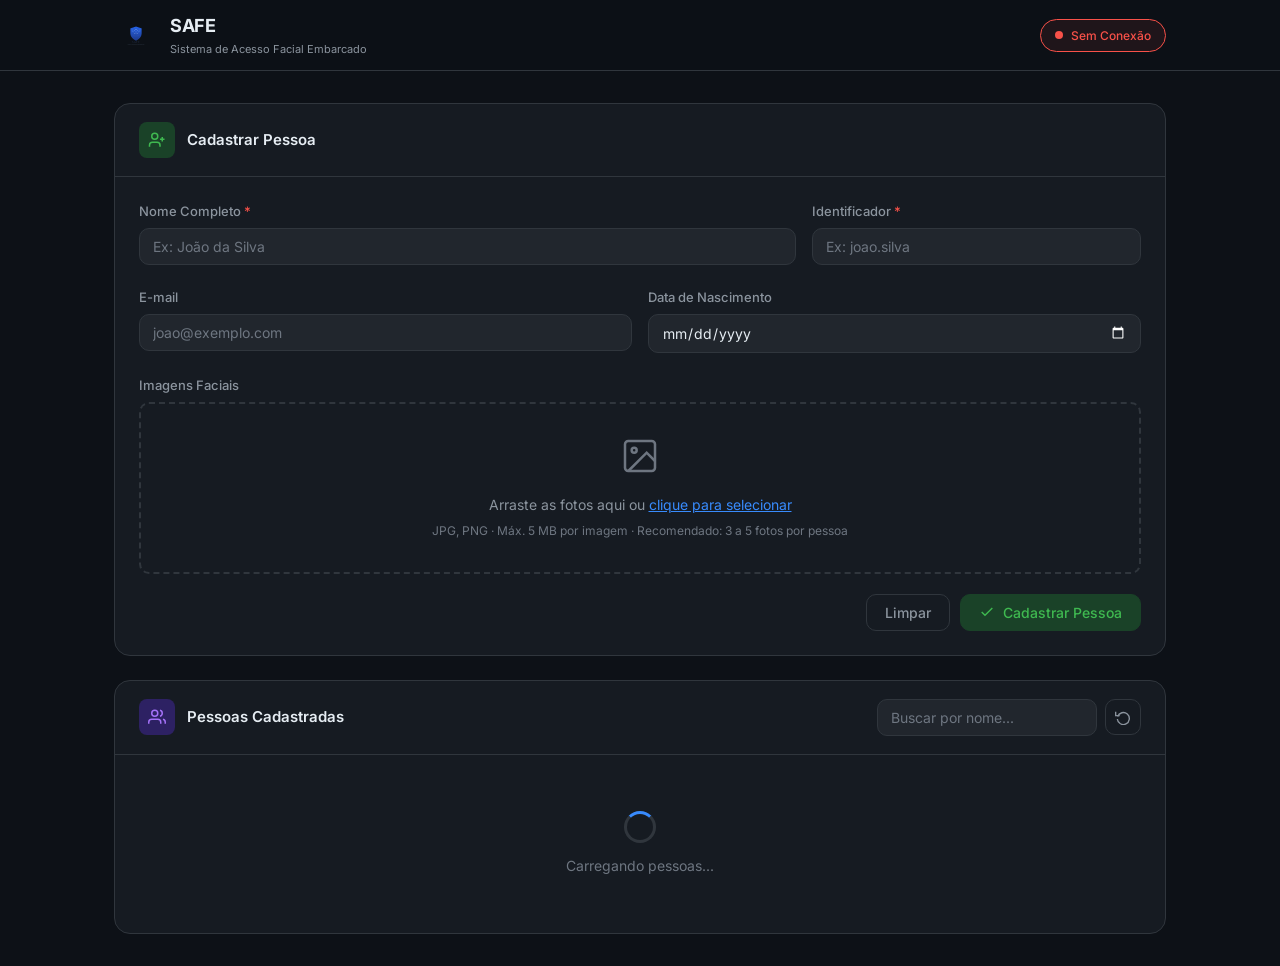
==== software/api/app/assets/painel/index.html @ 8200daff "feat(painel): adiciona painel web de administração (HTML/CSS/JS)" ====
<!DOCTYPE html>
<html lang="pt-BR">
<head>
  <meta charset="UTF-8" />
  <meta name="viewport" content="width=device-width, initial-scale=1.0" />
  <meta name="description" content="Painel de administração do sistema SAFE - Cadastro e gerenciamento de pessoas autorizadas para reconhecimento facial." />
  <title>SAFE — Painel de Administração</title>
  <link rel="preconnect" href="https://fonts.googleapis.com" />
  <link rel="preconnect" href="https://fonts.gstatic.com" crossorigin />
  <link href="https://fonts.googleapis.com/css2?family=Inter:wght@300;400;500;600;700&display=swap" rel="stylesheet" />
  <link rel="stylesheet" href="style.css" />
</head>
<body>

  <!-- ═══════════════════ HEADER ═══════════════════ -->
  <header class="header">
    <div class="header-inner">
      <div class="brand">
        <img src="safe_logo.png" alt="SAFE Logo" class="brand-logo" />
        <div>
          <h1 class="brand-name">SAFE</h1>
          <span class="brand-subtitle">Sistema de Acesso Facial Embarcado</span>
        </div>
      </div>
      <div id="status-badge" class="status-badge status-checking">
        <span class="status-dot"></span>
        <span id="status-text">Verificando...</span>
      </div>
    </div>
  </header>

  <!-- ═══════════════════ MAIN ═══════════════════ -->
  <main class="main">

    <!-- URL da API fixada automaticamente pelo servidor -->
    <input type="hidden" id="api-url" value="" />

    <!-- ── Cadastro de Pessoa ── -->
    <section class="card" id="card-cadastro">
      <div class="card-header">
        <div class="card-icon card-icon--green">
          <svg viewBox="0 0 24 24" fill="none" stroke="currentColor" stroke-width="2"><path d="M16 21v-2a4 4 0 0 0-4-4H6a4 4 0 0 0-4 4v2"/><circle cx="9" cy="7" r="4"/><line x1="19" y1="8" x2="19" y2="14"/><line x1="22" y1="11" x2="16" y2="11"/></svg>
        </div>
        <h2 class="card-title">Cadastrar Pessoa</h2>
      </div>
      <div class="card-body">
        <form id="form-cadastro" novalidate onsubmit="cadastrarPessoa(event)">
          <div class="form-row">
            <div class="form-group" style="flex:2">
              <label for="cad-nome" class="form-label">Nome Completo <span class="required">*</span></label>
              <input type="text" id="cad-nome" class="form-input" placeholder="Ex: João da Silva" required maxlength="100" />
              <span class="form-error" id="err-nome"></span>
            </div>
            <div class="form-group" style="flex:1">
              <label for="cad-identificador" class="form-label">Identificador <span class="required">*</span></label>
              <input type="text" id="cad-identificador" class="form-input" placeholder="Ex: joao.silva" required maxlength="80" />
              <span class="form-error" id="err-identificador"></span>
            </div>
          </div>
          <div class="form-row">
            <div class="form-group" style="flex:1">
              <label for="cad-email" class="form-label">E-mail</label>
              <input type="email" id="cad-email" class="form-input" placeholder="joao@exemplo.com" maxlength="255" />
              <span class="form-error" id="err-email"></span>
            </div>
            <div class="form-group" style="flex:1">
              <label for="cad-nascimento" class="form-label">Data de Nascimento</label>
              <input type="date" id="cad-nascimento" class="form-input" />
              <span class="form-error" id="err-nascimento"></span>
            </div>
          </div>

          <!-- Upload de Imagem Facial -->
          <div class="form-group">
            <label class="form-label">Imagens Faciais</label>
            <div class="dropzone" id="dropzone" onclick="document.getElementById('cad-imagens').click()" ondragover="dragOver(event)" ondragleave="dragLeave(event)" ondrop="dropFiles(event)">
              <div class="dropzone-icon">
                <svg viewBox="0 0 24 24" fill="none" stroke="currentColor" stroke-width="1.5"><rect x="3" y="3" width="18" height="18" rx="2"/><circle cx="8.5" cy="8.5" r="1.5"/><path d="M21 15l-5-5L5 21"/></svg>
              </div>
              <p class="dropzone-text">Arraste as fotos aqui ou <span class="link">clique para selecionar</span></p>
              <p class="dropzone-hint">JPG, PNG · Máx. 5 MB por imagem · Recomendado: 3 a 5 fotos por pessoa</p>
              <input type="file" id="cad-imagens" multiple accept="image/jpeg,image/png" style="display:none" onchange="previewImagens(event)" />
            </div>
            <div id="preview-container" class="preview-container" style="display:none"></div>
          </div>

          <div class="form-actions">
            <button type="reset" class="btn btn-ghost" onclick="limparFormulario()">Limpar</button>
            <button type="submit" id="btn-cadastrar" class="btn btn-success">
              <svg viewBox="0 0 24 24" fill="none" stroke="currentColor" stroke-width="2"><path d="M20 6L9 17l-5-5"/></svg>
              Cadastrar Pessoa
            </button>
          </div>
        </form>
      </div>
    </section>

    <!-- ── Lista de Pessoas ── -->
    <section class="card" id="card-lista">
      <div class="card-header">
        <div class="card-icon card-icon--purple">
          <svg viewBox="0 0 24 24" fill="none" stroke="currentColor" stroke-width="2"><path d="M17 21v-2a4 4 0 0 0-4-4H5a4 4 0 0 0-4 4v2"/><circle cx="9" cy="7" r="4"/><path d="M23 21v-2a4 4 0 0 0-3-3.87"/><path d="M16 3.13a4 4 0 0 1 0 7.75"/></svg>
        </div>
        <h2 class="card-title">Pessoas Cadastradas</h2>
        <div style="margin-left:auto; display:flex; gap:8px; align-items:center">
          <input type="text" id="busca-pessoa" class="form-input" style="width:220px; margin:0" placeholder="Buscar por nome..." oninput="filtrarPessoas()" />
          <button class="btn btn-ghost btn-icon" onclick="carregarPessoas()" title="Atualizar lista">
            <svg viewBox="0 0 24 24" fill="none" stroke="currentColor" stroke-width="2"><polyline points="1 4 1 10 7 10"/><path d="M3.51 15a9 9 0 1 0 .49-3.65"/></svg>
          </button>
        </div>
      </div>
      <div class="card-body" style="padding:0">
        <div id="pessoas-loading" class="empty-state">
          <div class="spinner"></div>
          <p>Carregando pessoas...</p>
        </div>
        <div id="pessoas-empty" class="empty-state" style="display:none">
          <svg viewBox="0 0 24 24" fill="none" stroke="currentColor" stroke-width="1.5" style="width:48px;height:48px;opacity:.3"><path d="M17 21v-2a4 4 0 0 0-4-4H5a4 4 0 0 0-4 4v2"/><circle cx="9" cy="7" r="4"/></svg>
          <p>Nenhuma pessoa cadastrada ainda.</p>
        </div>
        <table id="tabela-pessoas" class="table" style="display:none">
          <thead>
            <tr>
              <th>#</th>
              <th>Nome</th>
              <th>Identificador</th>
              <th>E-mail</th>
              <th>Cadastro</th>
              <th>Imagens</th>
              <th>Ações</th>
            </tr>
          </thead>
          <tbody id="tbody-pessoas"></tbody>
        </table>
      </div>
    </section>

  </main>

  <!-- ═══════════════════ MODAL EDITAR ═══════════════════ -->
  <div id="modal-editar" class="modal-overlay" style="display:none" onclick="fecharModal(event)">
    <div class="modal">
      <div class="modal-header">
        <h3 class="modal-title">Editar Pessoa</h3>
        <button class="btn-close" onclick="fecharModal()">&times;</button>
      </div>
      <div class="modal-body">
        <form id="form-editar" novalidate onsubmit="salvarEdicao(event)">
          <input type="hidden" id="edit-id" />
          <div class="form-row">
            <div class="form-group" style="flex:2">
              <label for="edit-nome" class="form-label">Nome Completo <span class="required">*</span></label>
              <input type="text" id="edit-nome" class="form-input" required maxlength="100" />
            </div>
            <div class="form-group" style="flex:1">
              <label for="edit-identificador" class="form-label">Identificador <span class="required">*</span></label>
              <input type="text" id="edit-identificador" class="form-input" required maxlength="80" />
            </div>
          </div>
          <div class="form-row">
            <div class="form-group" style="flex:1">
              <label for="edit-email" class="form-label">E-mail</label>
              <input type="email" id="edit-email" class="form-input" />
            </div>
            <div class="form-group" style="flex:1">
              <label for="edit-nascimento" class="form-label">Data de Nascimento</label>
              <input type="date" id="edit-nascimento" class="form-input" />
            </div>
          </div>

          <!-- Upload de imagem adicional no modal -->
          <div class="form-group">
            <label class="form-label">Adicionar Imagem Facial</label>
            <div class="dropzone dropzone--sm" id="dropzone-edit" onclick="document.getElementById('edit-imagens').click()">
              <p class="dropzone-text">Clique para adicionar mais fotos</p>
              <input type="file" id="edit-imagens" multiple accept="image/jpeg,image/png" style="display:none" onchange="previewImagensEdit(event)" />
            </div>
            <div id="preview-edit" class="preview-container" style="display:none"></div>
          </div>

          <!-- Lista de imagens já salvas -->
          <div class="form-group" id="imagens-salvas-container" style="display:none">
            <label class="form-label">Imagens Faciais Salvas</label>
            <div id="imagens-salvas" class="preview-container"></div>
          </div>

          <div class="form-actions">
            <button type="button" class="btn btn-ghost" onclick="fecharModal()">Cancelar</button>
            <button type="submit" class="btn btn-primary">
              <svg viewBox="0 0 24 24" fill="none" stroke="currentColor" stroke-width="2"><path d="M19 21H5a2 2 0 0 1-2-2V5a2 2 0 0 1 2-2h11l5 5v11a2 2 0 0 1-2 2z"/><polyline points="17 21 17 13 7 13 7 21"/><polyline points="7 3 7 8 15 8"/></svg>
              Salvar Alterações
            </button>
          </div>
        </form>
      </div>
    </div>
  </div>

  <!-- ═══════════════════ TOAST ═══════════════════ -->
  <div id="toast-container" class="toast-container"></div>

  <script src="app.js"></script>
</body>
</html>
---- software/api/app/assets/painel/style.css ----
/* ═══════════════════════════════════════
   SAFE — Painel de Administração · Style
   ═══════════════════════════════════════ */

/* ── Reset & Base ── */
*, *::before, *::after { box-sizing: border-box; margin: 0; padding: 0; }

:root {
  --bg:           #0d1117;
  --bg-2:         #161b22;
  --bg-3:         #21262d;
  --border:       #30363d;
  --border-hover: #8b949e;

  --text-primary:   #e6edf3;
  --text-secondary: #8b949e;
  --text-muted:     #6e7681;

  --blue:     #388bfd;
  --blue-dim: #1f3d7a;
  --green:    #3fb950;
  --green-dim:#1a4228;
  --purple:   #a371f7;
  --purple-dim:#2d2163;
  --red:      #f85149;
  --red-dim:  #5d1f1a;
  --yellow:   #d29922;
  --yellow-dim:#3d2e06;

  --radius: 10px;
  --radius-lg: 16px;
  --shadow: 0 4px 24px rgba(0,0,0,.4);
  --transition: .18s cubic-bezier(.4,0,.2,1);

  font-family: 'Inter', system-ui, sans-serif;
  font-size: 14px;
  line-height: 1.6;
  color: var(--text-primary);
  background: var(--bg);
  -webkit-font-smoothing: antialiased;
}

body { min-height: 100vh; }
a { color: var(--blue); }

/* ── Header ── */
.header {
  position: sticky; top: 0; z-index: 100;
  background: rgba(13,17,23,.85);
  backdrop-filter: blur(16px);
  border-bottom: 1px solid var(--border);
}
.header-inner {
  max-width: 1100px; margin: 0 auto;
  padding: 12px 24px;
  display: flex; align-items: center; gap: 16px;
}
.brand { display: flex; align-items: center; gap: 12px; }
.brand-logo {
  width: 44px;
  height: 44px;
  object-fit: contain;
  border-radius: 8px;
  flex-shrink: 0;
}
.brand-name { font-size: 18px; font-weight: 700; letter-spacing: -.3px; }
.brand-subtitle { font-size: 11px; color: var(--text-secondary); display: block; }

/* ── Status Badge ── */
.status-badge {
  margin-left: auto;
  display: flex; align-items: center; gap: 8px;
  padding: 6px 14px; border-radius: 99px;
  font-size: 12px; font-weight: 500;
  border: 1px solid;
  transition: var(--transition);
}
.status-dot {
  width: 8px; height: 8px; border-radius: 50%;
  animation: pulse 2s infinite;
}
.status-checking { border-color: var(--border); color: var(--text-secondary); }
.status-checking .status-dot { background: var(--text-muted); animation: none; }
.status-online  { border-color: var(--green); color: var(--green); background: rgba(63,185,80,.08); }
.status-online  .status-dot { background: var(--green); }
.status-offline { border-color: var(--red); color: var(--red); background: rgba(248,81,73,.08); }
.status-offline .status-dot { background: var(--red); animation: none; }

@keyframes pulse {
  0%, 100% { opacity: 1; }
  50% { opacity: .4; }
}

/* ── Main ── */
.main {
  max-width: 1100px; margin: 0 auto;
  padding: 32px 24px;
  display: flex; flex-direction: column; gap: 24px;
}

/* ── Card ── */
.card {
  background: var(--bg-2);
  border: 1px solid var(--border);
  border-radius: var(--radius-lg);
  overflow: hidden;
  transition: border-color var(--transition);
}
.card:hover { border-color: var(--border-hover); }
.card-header {
  display: flex; align-items: center; gap: 12px;
  padding: 18px 24px;
  border-bottom: 1px solid var(--border);
  flex-wrap: wrap;
}
.card-icon {
  width: 36px; height: 36px;
  display: grid; place-items: center;
  border-radius: 8px; flex-shrink: 0;
}
.card-icon svg { width: 18px; height: 18px; }
.card-icon--blue   { background: var(--blue-dim);   color: var(--blue);   }
.card-icon--green  { background: var(--green-dim);  color: var(--green);  }
.card-icon--purple { background: var(--purple-dim); color: var(--purple); }
.card-title { font-size: 15px; font-weight: 600; }
.card-body { padding: 24px; }

/* ── Form ── */
.form-row { display: flex; gap: 16px; flex-wrap: wrap; }
.form-group { display: flex; flex-direction: column; gap: 6px; min-width: 160px; }
.form-label { font-size: 13px; font-weight: 500; color: var(--text-secondary); }
.required { color: var(--red); }
.form-input {
  width: 100%;
  padding: 9px 13px;
  background: var(--bg-3);
  border: 1px solid var(--border);
  border-radius: var(--radius);
  color: var(--text-primary);
  font-size: 14px; font-family: inherit;
  transition: border-color var(--transition), box-shadow var(--transition);
  outline: none;
}
.form-input:focus { border-color: var(--blue); box-shadow: 0 0 0 3px rgba(56,139,253,.15); }
.form-input::placeholder { color: var(--text-muted); }
.form-input[type="date"] { color-scheme: dark; }
.form-error { font-size: 12px; color: var(--red); min-height: 16px; }
.form-actions {
  display: flex; gap: 10px; justify-content: flex-end;
  margin-top: 20px; flex-wrap: wrap;
}

/* ── Dropzone ── */
.dropzone {
  border: 2px dashed var(--border);
  border-radius: var(--radius);
  padding: 32px 24px;
  text-align: center;
  cursor: pointer;
  transition: border-color var(--transition), background var(--transition);
}
.dropzone:hover, .dropzone.active {
  border-color: var(--blue);
  background: rgba(56,139,253,.06);
}
.dropzone--sm { padding: 16px 24px; }
.dropzone-icon { margin-bottom: 12px; color: var(--text-muted); }
.dropzone-icon svg { width: 40px; height: 40px; }
.dropzone-text { font-size: 14px; color: var(--text-secondary); }
.dropzone-hint { font-size: 12px; color: var(--text-muted); margin-top: 4px; }
.link { color: var(--blue); text-decoration: underline; cursor: pointer; }

/* ── Preview ── */
.preview-container {
  display: flex; flex-wrap: wrap; gap: 10px;
  margin-top: 12px;
}
.preview-item {
  position: relative;
  width: 80px; height: 80px; border-radius: 8px;
  overflow: hidden;
  border: 1px solid var(--border);
  flex-shrink: 0;
}
.preview-item img {
  width: 100%; height: 100%; object-fit: cover;
}
.preview-item .remove-img {
  position: absolute; top: 2px; right: 2px;
  width: 20px; height: 20px; border-radius: 50%;
  background: rgba(13,17,23,.8);
  border: none; cursor: pointer;
  color: var(--text-secondary);
  display: grid; place-items: center;
  font-size: 14px; line-height: 1;
  transition: color var(--transition);
}
.preview-item .remove-img:hover { color: var(--red); }

/* ── Buttons ── */
.btn {
  display: inline-flex; align-items: center; gap: 8px;
  padding: 9px 18px; border-radius: var(--radius);
  font-size: 14px; font-weight: 500; font-family: inherit;
  border: 1px solid transparent;
  cursor: pointer; outline: none;
  transition: all var(--transition);
  white-space: nowrap;
}
.btn svg { width: 16px; height: 16px; flex-shrink: 0; }
.btn-primary {
  background: var(--blue-dim); color: var(--blue); border-color: var(--blue-dim);
}
.btn-primary:hover { background: #1d4e89; border-color: var(--blue); }
.btn-success {
  background: var(--green-dim); color: var(--green); border-color: var(--green-dim);
}
.btn-success:hover { background: #193d24; border-color: var(--green); }
.btn-ghost {
  background: transparent; color: var(--text-secondary); border-color: var(--border);
}
.btn-ghost:hover { background: var(--bg-3); color: var(--text-primary); border-color: var(--border-hover); }
.btn-danger {
  background: var(--red-dim); color: var(--red); border-color: var(--red-dim);
  padding: 6px 12px; font-size: 13px;
}
.btn-danger:hover { background: #7a1f1a; border-color: var(--red); }
.btn-edit {
  background: transparent; color: var(--blue); border-color: var(--border);
  padding: 6px 12px; font-size: 13px;
}
.btn-edit:hover { background: var(--blue-dim); border-color: var(--blue); }
.btn-icon { padding: 9px; }
.btn:disabled { opacity: .5; cursor: not-allowed; }

/* ── Table ── */
.table { width: 100%; border-collapse: collapse; }
.table th {
  padding: 12px 16px;
  text-align: left;
  font-size: 12px; font-weight: 600;
  color: var(--text-secondary);
  text-transform: uppercase; letter-spacing: .5px;
  border-bottom: 1px solid var(--border);
  background: var(--bg-3);
}
.table td {
  padding: 14px 16px;
  border-bottom: 1px solid var(--border);
  vertical-align: middle;
  font-size: 13px;
}
.table tr:last-child td { border-bottom: none; }
.table tbody tr { transition: background var(--transition); }
.table tbody tr:hover { background: rgba(255,255,255,.03); }

.badge-img {
  display: inline-flex; align-items: center; gap: 4px;
  padding: 2px 10px;
  background: var(--bg-3); border: 1px solid var(--border);
  border-radius: 99px; font-size: 12px; color: var(--text-secondary);
}
.td-actions { display: flex; gap: 6px; align-items: center; }
.td-id { font-weight: 600; color: var(--text-muted); font-size: 12px; }
.td-name { font-weight: 500; }
.td-mono { font-family: 'Menlo', 'Consolas', monospace; font-size: 12px; color: var(--purple); }
.td-date { color: var(--text-muted); font-size: 12px; }

/* ── Empty / Loading ── */
.empty-state {
  display: flex; flex-direction: column;
  align-items: center; justify-content: center;
  gap: 12px; padding: 56px 24px;
  color: var(--text-muted);
}
.spinner {
  width: 32px; height: 32px;
  border: 3px solid var(--border);
  border-top-color: var(--blue);
  border-radius: 50%;
  animation: spin .7s linear infinite;
}
@keyframes spin { to { transform: rotate(360deg); } }

/* ── Modal ── */
.modal-overlay {
  position: fixed; inset: 0; z-index: 200;
  background: rgba(0,0,0,.6);
  backdrop-filter: blur(6px);
  display: grid; place-items: center;
  padding: 24px;
  animation: fadeIn .15s ease;
}
@keyframes fadeIn { from { opacity: 0; } }
.modal {
  background: var(--bg-2);
  border: 1px solid var(--border);
  border-radius: var(--radius-lg);
  width: 100%; max-width: 680px;
  box-shadow: var(--shadow);
  animation: slideUp .2s cubic-bezier(.4,0,.2,1);
  max-height: 90vh; overflow-y: auto;
}
@keyframes slideUp { from { transform: translateY(24px); opacity: 0; } }
.modal-header {
  display: flex; align-items: center;
  justify-content: space-between;
  padding: 20px 24px;
  border-bottom: 1px solid var(--border);
}
.modal-title { font-size: 16px; font-weight: 600; }
.btn-close {
  background: none; border: none; cursor: pointer;
  color: var(--text-secondary); font-size: 22px; line-height: 1;
  width: 32px; height: 32px; display: grid; place-items: center;
  border-radius: 8px; transition: all var(--transition);
}
.btn-close:hover { background: var(--bg-3); color: var(--text-primary); }
.modal-body { padding: 24px; }

/* ── Toast ── */
.toast-container {
  position: fixed; bottom: 24px; right: 24px; z-index: 300;
  display: flex; flex-direction: column; gap: 8px;
}
.toast {
  display: flex; align-items: center; gap: 10px;
  padding: 12px 18px;
  border-radius: var(--radius);
  border: 1px solid;
  font-size: 13px; font-weight: 500;
  min-width: 240px; max-width: 380px;
  box-shadow: var(--shadow);
  animation: toastIn .2s cubic-bezier(.4,0,.2,1);
}
.toast svg { width: 16px; height: 16px; flex-shrink: 0; }
@keyframes toastIn { from { transform: translateX(40px); opacity: 0; } }
.toast-success { background: var(--green-dim); border-color: var(--green); color: var(--green); }
.toast-error   { background: var(--red-dim);   border-color: var(--red);   color: var(--red);   }
.toast-info    { background: var(--blue-dim);  border-color: var(--blue);  color: var(--blue);  }
.toast-warning { background: var(--yellow-dim);border-color: var(--yellow);color: var(--yellow);}

/* ── Responsive ── */
@media (max-width: 640px) {
  .header-inner { padding: 12px 16px; }
  .main { padding: 16px; gap: 16px; }
  .card-body { padding: 16px; }
  .form-row { flex-direction: column; }
  .brand-subtitle { display: none; }
  .table { font-size: 12px; }
  .table th, .table td { padding: 10px 10px; }
}
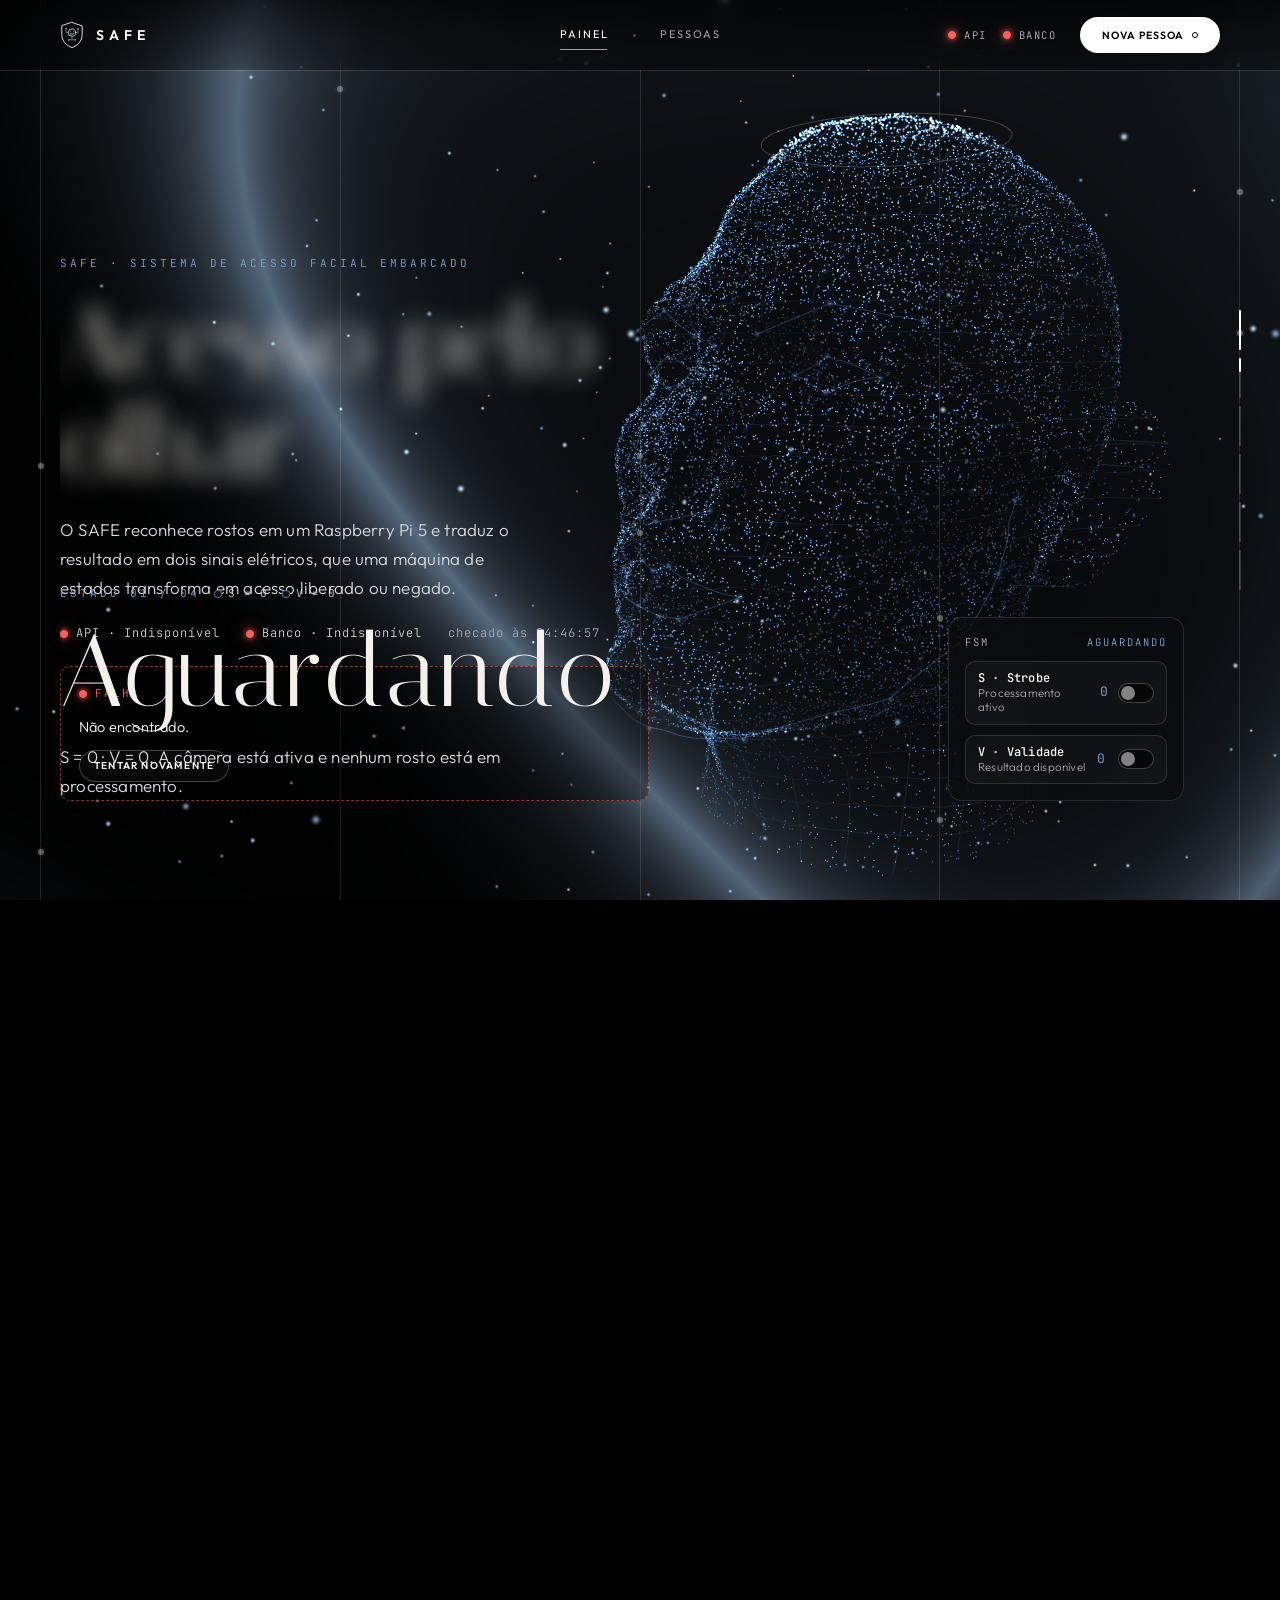
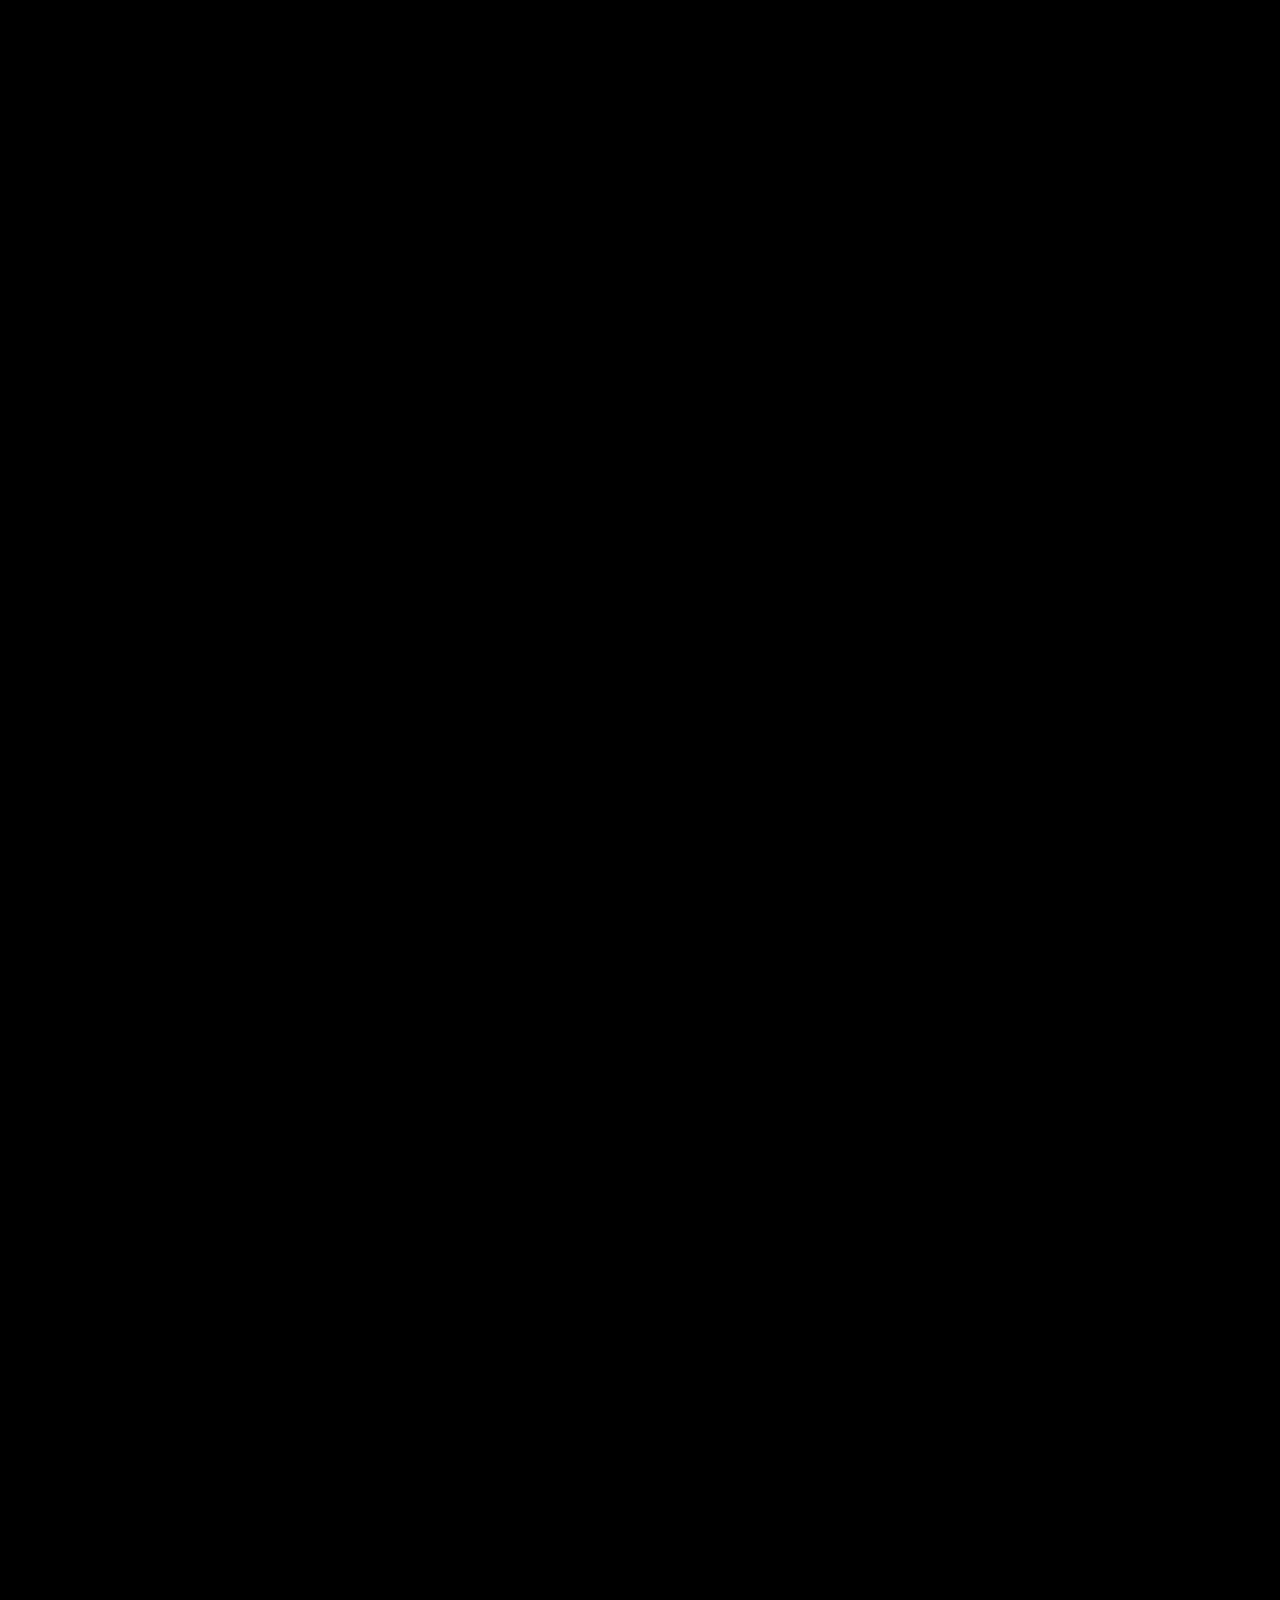
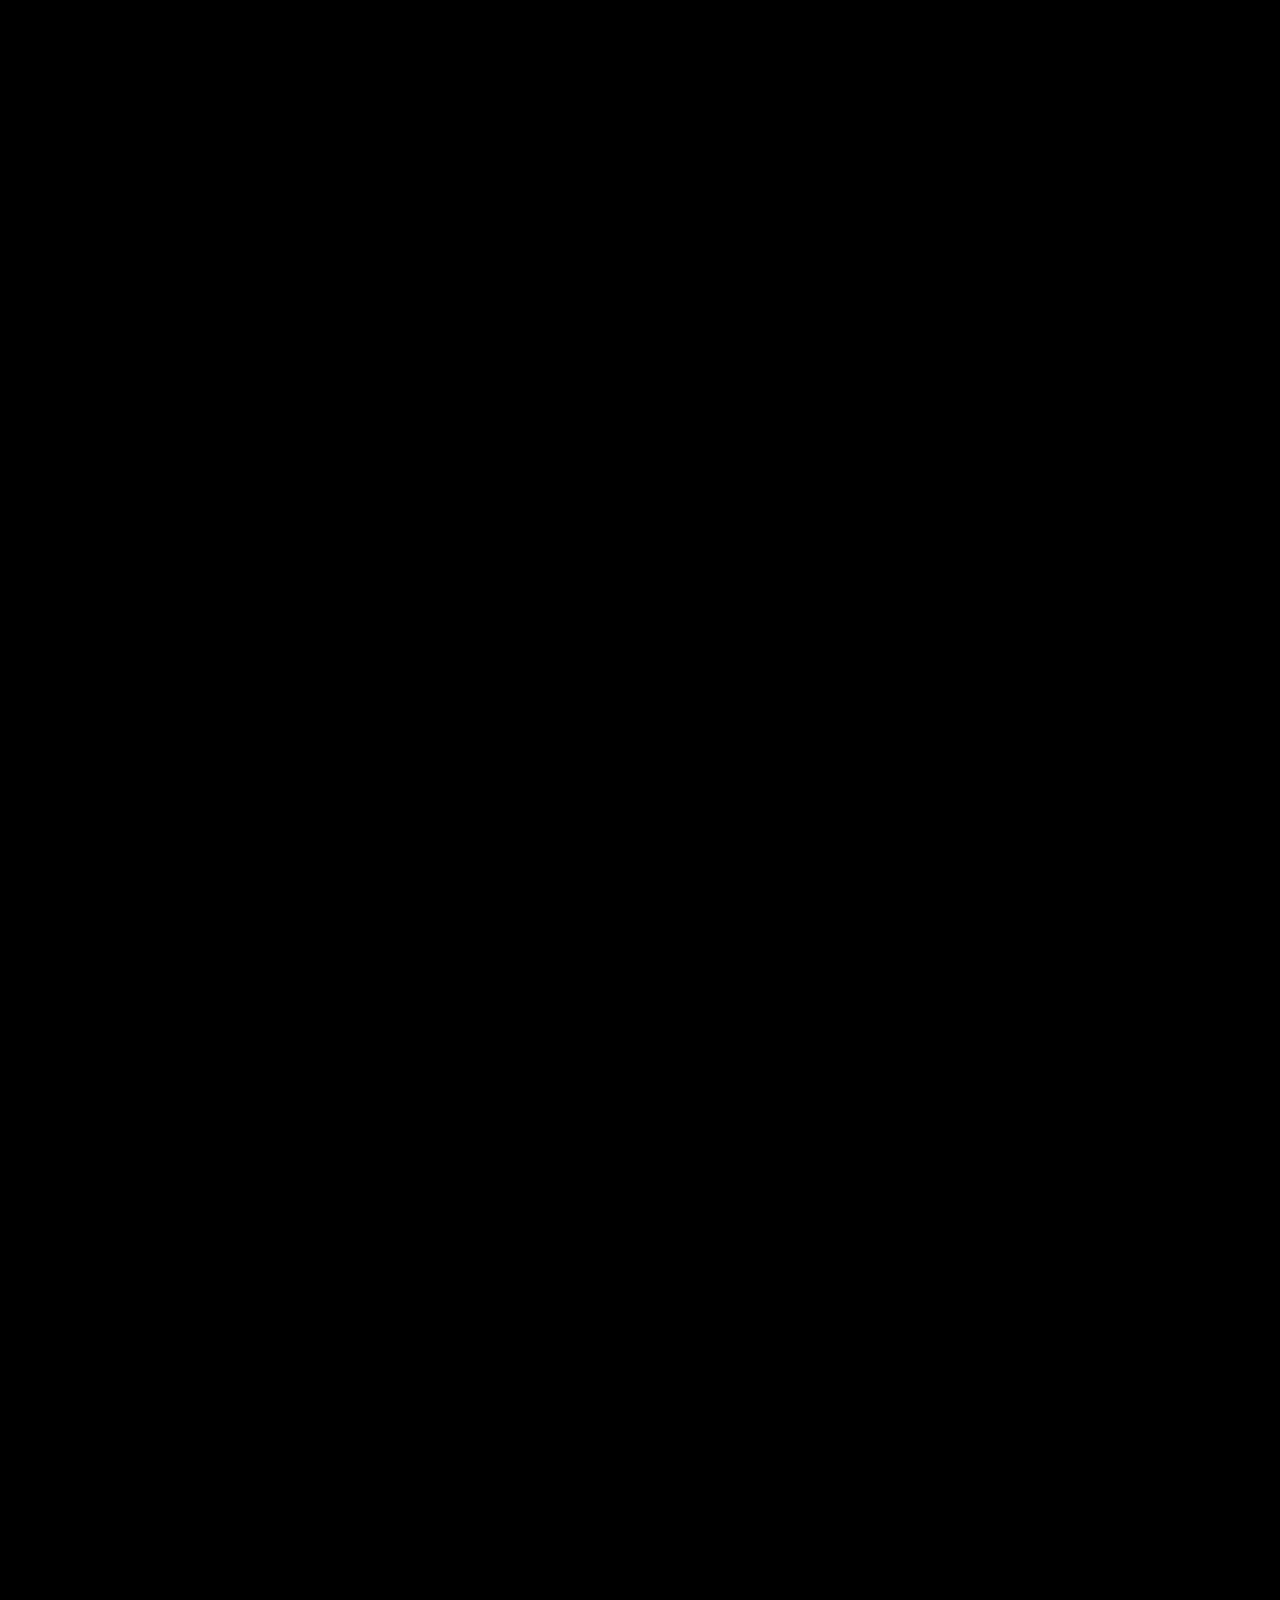
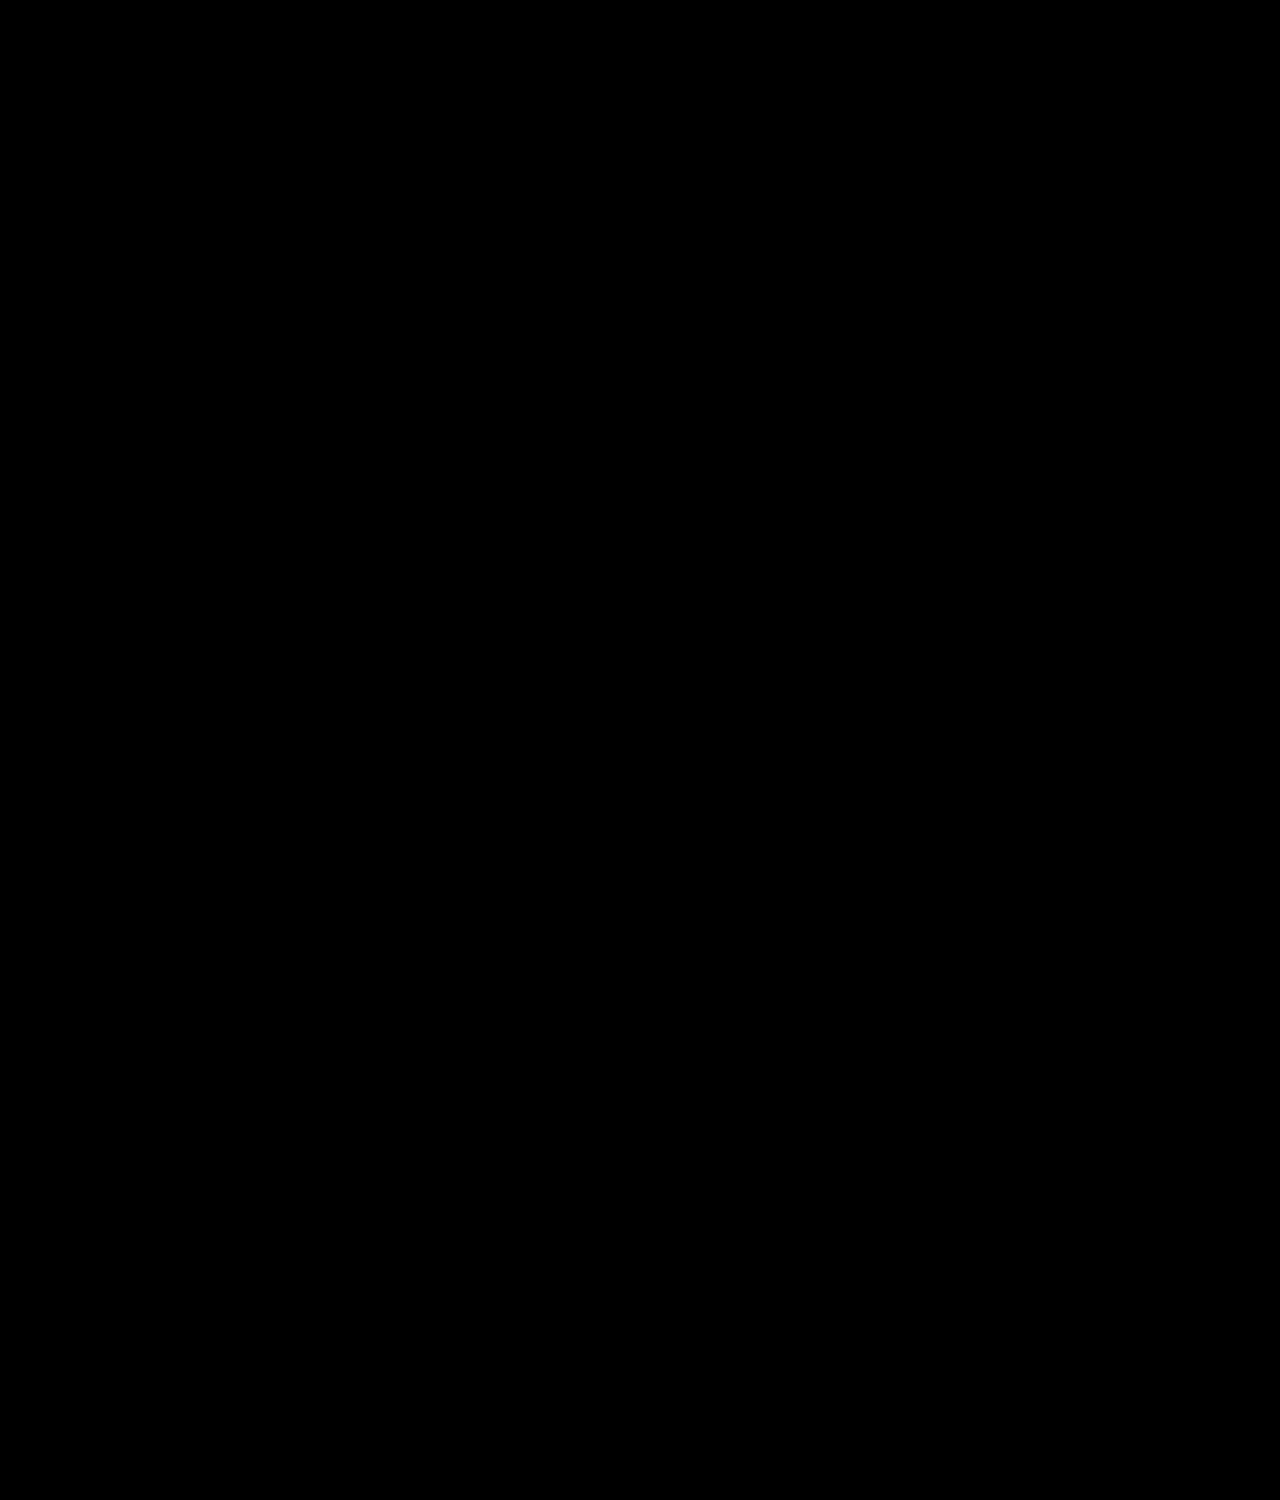
==== commit cbc42795: "Front atualizado" ====
--- a/software/api/app/assets/painel/index.html
+++ b/software/api/app/assets/painel/index.html
@@ -1,204 +1,91 @@
 <!DOCTYPE html>
 <html lang="pt-BR">
-<head>
-  <meta charset="UTF-8" />
-  <meta name="viewport" content="width=device-width, initial-scale=1.0" />
-  <meta name="description" content="Painel de administração do sistema SAFE - Cadastro e gerenciamento de pessoas autorizadas para reconhecimento facial." />
-  <title>SAFE — Painel de Administração</title>
-  <link rel="preconnect" href="https://fonts.googleapis.com" />
-  <link rel="preconnect" href="https://fonts.gstatic.com" crossorigin />
-  <link href="https://fonts.googleapis.com/css2?family=Inter:wght@300;400;500;600;700&display=swap" rel="stylesheet" />
-  <link rel="stylesheet" href="style.css" />
-</head>
-<body>
+  <head>
+    <meta charset="UTF-8" />
+    <meta name="viewport" content="width=device-width, initial-scale=1" />
+    <meta name="description" content="Painel de administração do SAFE — Sistema de Acesso Facial Embarcado." />
+    <meta name="color-scheme" content="dark" />
+    <title>SAFE · Painel</title>
+    <link rel="icon" href="safe_logo.png" />
+    <link rel="preconnect" href="https://fonts.googleapis.com" />
+    <link rel="preconnect" href="https://fonts.gstatic.com" crossorigin />
+    <link
+      rel="stylesheet"
+      href="https://fonts.googleapis.com/css2?family=Italiana&family=JetBrains+Mono:wght@400;500&family=Outfit:wght@300;400;600&display=swap"
+    />
+    <link rel="stylesheet" href="style.css" />
+    <script type="importmap">
+      {
+        "imports": {
+          "three": "./vendor/three.module.min.js"
+        }
+      }
+    </script>
+  </head>
+  <body>
+    <a class="skip" href="#view">Pular para o conteúdo</a>
 
-  <!-- ═══════════════════ HEADER ═══════════════════ -->
-  <header class="header">
-    <div class="header-inner">
-      <div class="brand">
-        <img src="safe_logo.png" alt="SAFE Logo" class="brand-logo" />
-        <div>
-          <h1 class="brand-name">SAFE</h1>
-          <span class="brand-subtitle">Sistema de Acesso Facial Embarcado</span>
-        </div>
-      </div>
-      <div id="status-badge" class="status-badge status-checking">
-        <span class="status-dot"></span>
-        <span id="status-text">Verificando...</span>
+    <!-- Camada 1: cena 3D -->
+    <canvas id="cena" aria-hidden="true"></canvas>
+    <div class="fundo-estatico" aria-hidden="true"></div>
+
+    <!-- Camada 2: grade decorativa -->
+    <div class="grade" aria-hidden="true">
+      <div class="grade__h"></div>
+      <div class="grade__linhas">
+        <div class="grade__linha"><span class="grade__ponto"></span><span class="grade__ponto"></span></div>
+        <div class="grade__linha"><span class="grade__ponto"></span><span class="grade__ponto"></span></div>
+        <div class="grade__linha"><span class="grade__ponto"></span><span class="grade__ponto"></span></div>
+        <div class="grade__linha"><span class="grade__ponto"></span><span class="grade__ponto"></span></div>
+        <div class="grade__linha"><span class="grade__ponto"></span><span class="grade__ponto"></span></div>
       </div>
     </div>
-  </header>
 
-  <!-- ═══════════════════ MAIN ═══════════════════ -->
-  <main class="main">
+    <!-- Camada 4: barra superior -->
+    <header class="topbar">
+      <a class="brand" href="#/painel" aria-label="SAFE — ir para o Painel">
+        <svg class="brand__mark" viewBox="0 0 40 46" aria-hidden="true">
+          <path class="brand__shield" d="M20 2 37 8v14c0 11-7.4 18.6-17 22C10.4 40.6 3 33 3 22V8Z" />
+          <circle class="brand__face" cx="20" cy="19" r="6.2" />
+          <circle class="brand__dot" cx="17.8" cy="17.6" r="0.9" />
+          <circle class="brand__dot" cx="22.2" cy="17.6" r="0.9" />
+          <path class="brand__face" d="M17.4 21q2.6 2 5.2 0" />
+          <path class="brand__trace" d="M13.8 19H10v-6M26.2 19H30v-6M20 25.2V31M15 31h10" />
+          <circle class="brand__node" cx="10" cy="12.4" r="1.4" />
+          <circle class="brand__node" cx="30" cy="12.4" r="1.4" />
+          <circle class="brand__node" cx="14.6" cy="31" r="1.4" />
+          <circle class="brand__node" cx="25.4" cy="31" r="1.4" />
+        </svg>
+        <span class="brand__name">SAFE</span>
+      </a>
 
-    <!-- URL da API fixada automaticamente pelo servidor -->
-    <input type="hidden" id="api-url" value="" />
+      <nav class="nav" aria-label="Principal">
+        <a href="#/painel" data-route="painel">Painel</a>
+        <span class="nav__ponto" aria-hidden="true"></span>
+        <a href="#/pessoas" data-route="pessoas">Pessoas</a>
+      </nav>
 
-    <!-- ── Cadastro de Pessoa ── -->
-    <section class="card" id="card-cadastro">
-      <div class="card-header">
-        <div class="card-icon card-icon--green">
-          <svg viewBox="0 0 24 24" fill="none" stroke="currentColor" stroke-width="2"><path d="M16 21v-2a4 4 0 0 0-4-4H6a4 4 0 0 0-4 4v2"/><circle cx="9" cy="7" r="4"/><line x1="19" y1="8" x2="19" y2="14"/><line x1="22" y1="11" x2="16" y2="11"/></svg>
+      <div class="topbar__fim">
+        <div class="health" aria-label="Saúde do sistema">
+          <span id="health-api" class="health__item"></span>
+          <span id="health-db" class="health__item"></span>
         </div>
-        <h2 class="card-title">Cadastrar Pessoa</h2>
+        <a class="btn-contato" href="#/pessoas/nova">Nova pessoa <span class="btn-contato__circulo" aria-hidden="true"></span></a>
       </div>
-      <div class="card-body">
-        <form id="form-cadastro" novalidate onsubmit="cadastrarPessoa(event)">
-          <div class="form-row">
-            <div class="form-group" style="flex:2">
-              <label for="cad-nome" class="form-label">Nome Completo <span class="required">*</span></label>
-              <input type="text" id="cad-nome" class="form-input" placeholder="Ex: João da Silva" required maxlength="100" />
-              <span class="form-error" id="err-nome"></span>
-            </div>
-            <div class="form-group" style="flex:1">
-              <label for="cad-identificador" class="form-label">Identificador <span class="required">*</span></label>
-              <input type="text" id="cad-identificador" class="form-input" placeholder="Ex: joao.silva" required maxlength="80" />
-              <span class="form-error" id="err-identificador"></span>
-            </div>
-          </div>
-          <div class="form-row">
-            <div class="form-group" style="flex:1">
-              <label for="cad-email" class="form-label">E-mail</label>
-              <input type="email" id="cad-email" class="form-input" placeholder="joao@exemplo.com" maxlength="255" />
-              <span class="form-error" id="err-email"></span>
-            </div>
-            <div class="form-group" style="flex:1">
-              <label for="cad-nascimento" class="form-label">Data de Nascimento</label>
-              <input type="date" id="cad-nascimento" class="form-input" />
-              <span class="form-error" id="err-nascimento"></span>
-            </div>
-          </div>
+    </header>
 
-          <!-- Upload de Imagem Facial -->
-          <div class="form-group">
-            <label class="form-label">Imagens Faciais</label>
-            <div class="dropzone" id="dropzone" onclick="document.getElementById('cad-imagens').click()" ondragover="dragOver(event)" ondragleave="dragLeave(event)" ondrop="dropFiles(event)">
-              <div class="dropzone-icon">
-                <svg viewBox="0 0 24 24" fill="none" stroke="currentColor" stroke-width="1.5"><rect x="3" y="3" width="18" height="18" rx="2"/><circle cx="8.5" cy="8.5" r="1.5"/><path d="M21 15l-5-5L5 21"/></svg>
-              </div>
-              <p class="dropzone-text">Arraste as fotos aqui ou <span class="link">clique para selecionar</span></p>
-              <p class="dropzone-hint">JPG, PNG · Máx. 5 MB por imagem · Recomendado: 3 a 5 fotos por pessoa</p>
-              <input type="file" id="cad-imagens" multiple accept="image/jpeg,image/png" style="display:none" onchange="previewImagens(event)" />
-            </div>
-            <div id="preview-container" class="preview-container" style="display:none"></div>
-          </div>
+    <!-- Progresso da jornada (preenchido pela tela Painel) -->
+    <nav id="progresso" class="progresso" aria-label="Momentos da jornada" hidden></nav>
 
-          <div class="form-actions">
-            <button type="reset" class="btn btn-ghost" onclick="limparFormulario()">Limpar</button>
-            <button type="submit" id="btn-cadastrar" class="btn btn-success">
-              <svg viewBox="0 0 24 24" fill="none" stroke="currentColor" stroke-width="2"><path d="M20 6L9 17l-5-5"/></svg>
-              Cadastrar Pessoa
-            </button>
-          </div>
-        </form>
-      </div>
-    </section>
+    <!-- Camada 3: conteúdo da rota -->
+    <main id="view" class="view" tabindex="-1"></main>
 
-    <!-- ── Lista de Pessoas ── -->
-    <section class="card" id="card-lista">
-      <div class="card-header">
-        <div class="card-icon card-icon--purple">
-          <svg viewBox="0 0 24 24" fill="none" stroke="currentColor" stroke-width="2"><path d="M17 21v-2a4 4 0 0 0-4-4H5a4 4 0 0 0-4 4v2"/><circle cx="9" cy="7" r="4"/><path d="M23 21v-2a4 4 0 0 0-3-3.87"/><path d="M16 3.13a4 4 0 0 1 0 7.75"/></svg>
-        </div>
-        <h2 class="card-title">Pessoas Cadastradas</h2>
-        <div style="margin-left:auto; display:flex; gap:8px; align-items:center">
-          <input type="text" id="busca-pessoa" class="form-input" style="width:220px; margin:0" placeholder="Buscar por nome..." oninput="filtrarPessoas()" />
-          <button class="btn btn-ghost btn-icon" onclick="carregarPessoas()" title="Atualizar lista">
-            <svg viewBox="0 0 24 24" fill="none" stroke="currentColor" stroke-width="2"><polyline points="1 4 1 10 7 10"/><path d="M3.51 15a9 9 0 1 0 .49-3.65"/></svg>
-          </button>
-        </div>
-      </div>
-      <div class="card-body" style="padding:0">
-        <div id="pessoas-loading" class="empty-state">
-          <div class="spinner"></div>
-          <p>Carregando pessoas...</p>
-        </div>
-        <div id="pessoas-empty" class="empty-state" style="display:none">
-          <svg viewBox="0 0 24 24" fill="none" stroke="currentColor" stroke-width="1.5" style="width:48px;height:48px;opacity:.3"><path d="M17 21v-2a4 4 0 0 0-4-4H5a4 4 0 0 0-4 4v2"/><circle cx="9" cy="7" r="4"/></svg>
-          <p>Nenhuma pessoa cadastrada ainda.</p>
-        </div>
-        <table id="tabela-pessoas" class="table" style="display:none">
-          <thead>
-            <tr>
-              <th>#</th>
-              <th>Nome</th>
-              <th>Identificador</th>
-              <th>E-mail</th>
-              <th>Cadastro</th>
-              <th>Imagens</th>
-              <th>Ações</th>
-            </tr>
-          </thead>
-          <tbody id="tbody-pessoas"></tbody>
-        </table>
-      </div>
-    </section>
+    <div id="toasts" class="toasts" aria-live="polite" aria-atomic="false"></div>
 
-  </main>
+    <!-- Camada 5: cursor -->
+    <div class="cursor-interno" aria-hidden="true"></div>
+    <div class="cursor-externo" aria-hidden="true"></div>
 
-  <!-- ═══════════════════ MODAL EDITAR ═══════════════════ -->
-  <div id="modal-editar" class="modal-overlay" style="display:none" onclick="fecharModal(event)">
-    <div class="modal">
-      <div class="modal-header">
-        <h3 class="modal-title">Editar Pessoa</h3>
-        <button class="btn-close" onclick="fecharModal()">&times;</button>
-      </div>
-      <div class="modal-body">
-        <form id="form-editar" novalidate onsubmit="salvarEdicao(event)">
-          <input type="hidden" id="edit-id" />
-          <div class="form-row">
-            <div class="form-group" style="flex:2">
-              <label for="edit-nome" class="form-label">Nome Completo <span class="required">*</span></label>
-              <input type="text" id="edit-nome" class="form-input" required maxlength="100" />
-            </div>
-            <div class="form-group" style="flex:1">
-              <label for="edit-identificador" class="form-label">Identificador <span class="required">*</span></label>
-              <input type="text" id="edit-identificador" class="form-input" required maxlength="80" />
-            </div>
-          </div>
-          <div class="form-row">
-            <div class="form-group" style="flex:1">
-              <label for="edit-email" class="form-label">E-mail</label>
-              <input type="email" id="edit-email" class="form-input" />
-            </div>
-            <div class="form-group" style="flex:1">
-              <label for="edit-nascimento" class="form-label">Data de Nascimento</label>
-              <input type="date" id="edit-nascimento" class="form-input" />
-            </div>
-          </div>
-
-          <!-- Upload de imagem adicional no modal -->
-          <div class="form-group">
-            <label class="form-label">Adicionar Imagem Facial</label>
-            <div class="dropzone dropzone--sm" id="dropzone-edit" onclick="document.getElementById('edit-imagens').click()">
-              <p class="dropzone-text">Clique para adicionar mais fotos</p>
-              <input type="file" id="edit-imagens" multiple accept="image/jpeg,image/png" style="display:none" onchange="previewImagensEdit(event)" />
-            </div>
-            <div id="preview-edit" class="preview-container" style="display:none"></div>
-          </div>
-
-          <!-- Lista de imagens já salvas -->
-          <div class="form-group" id="imagens-salvas-container" style="display:none">
-            <label class="form-label">Imagens Faciais Salvas</label>
-            <div id="imagens-salvas" class="preview-container"></div>
-          </div>
-
-          <div class="form-actions">
-            <button type="button" class="btn btn-ghost" onclick="fecharModal()">Cancelar</button>
-            <button type="submit" class="btn btn-primary">
-              <svg viewBox="0 0 24 24" fill="none" stroke="currentColor" stroke-width="2"><path d="M19 21H5a2 2 0 0 1-2-2V5a2 2 0 0 1 2-2h11l5 5v11a2 2 0 0 1-2 2z"/><polyline points="17 21 17 13 7 13 7 21"/><polyline points="7 3 7 8 15 8"/></svg>
-              Salvar Alterações
-            </button>
-          </div>
-        </form>
-      </div>
-    </div>
-  </div>
-
-  <!-- ═══════════════════ TOAST ═══════════════════ -->
-  <div id="toast-container" class="toast-container"></div>
-
-  <script src="app.js"></script>
-</body>
+    <script type="module" src="js/app.js"></script>
+  </body>
 </html>
--- a/software/api/app/assets/painel/style.css
+++ b/software/api/app/assets/painel/style.css
@@ -1,352 +1,2269 @@
-/* ═══════════════════════════════════════
-   SAFE — Painel de Administração · Style
-   ═══════════════════════════════════════ */
-
-/* ── Reset & Base ── */
-*, *::before, *::after { box-sizing: border-box; margin: 0; padding: 0; }
+/* SAFE · Painel "O Olhar" — tema cinematográfico editorial */
 
 :root {
-  --bg:           #0d1117;
-  --bg-2:         #161b22;
-  --bg-3:         #21262d;
-  --border:       #30363d;
-  --border-hover: #8b949e;
-
-  --text-primary:   #e6edf3;
-  --text-secondary: #8b949e;
-  --text-muted:     #6e7681;
-
-  --blue:     #388bfd;
-  --blue-dim: #1f3d7a;
-  --green:    #3fb950;
-  --green-dim:#1a4228;
-  --purple:   #a371f7;
-  --purple-dim:#2d2163;
-  --red:      #f85149;
-  --red-dim:  #5d1f1a;
-  --yellow:   #d29922;
-  --yellow-dim:#3d2e06;
-
-  --radius: 10px;
-  --radius-lg: 16px;
-  --shadow: 0 4px 24px rgba(0,0,0,.4);
-  --transition: .18s cubic-bezier(.4,0,.2,1);
-
-  font-family: 'Inter', system-ui, sans-serif;
+  --bg: #000000;
+  --titulo: #f4f1ea;
+  --text: #d6dae0;
+  --muted: #a3aab3;
+  --vidro: rgba(10, 12, 14, 0.72);
+  --vidro-forte: rgba(10, 12, 14, 0.86);
+  --line: rgba(255, 255, 255, 0.12);
+  --line-forte: rgba(255, 255, 255, 0.24);
+  --acento: #7fd4e6;
+
+  --ok: #4ade80;
+  --wait: #f5b942;
+  --bad: #f8615a;
+  --idle: #7aa7d9;
+  --ui: #7fd4e6;
+
+  --font-display: "Italiana", "Cormorant Garamond", Georgia, serif;
+  --font-sans: "Outfit", system-ui, sans-serif;
+  --font-mono: "JetBrains Mono", ui-monospace, "Cascadia Mono", monospace;
+
+  --margem: 60px;
+  --topo: 70px;
+  --raio: 14px;
+  --raio-sm: 10px;
+  --suave: cubic-bezier(0.25, 1, 0.5, 1);
+  --t: 180ms var(--suave);
+}
+
+*,
+*::before,
+*::after {
+  box-sizing: border-box;
+}
+
+html {
+  color-scheme: dark;
+  background: var(--bg);
+  scrollbar-width: none;
+  -webkit-text-size-adjust: 100%;
+}
+
+html::-webkit-scrollbar {
+  display: none;
+}
+
+body {
+  margin: 0;
+  min-height: 100vh;
+  background: var(--bg);
+  color: var(--text);
+  font-family: var(--font-sans);
+  font-size: 16px;
+  font-weight: 300;
+  line-height: 1.6;
+  letter-spacing: 0.2px;
+  overflow-x: hidden;
+  -webkit-font-smoothing: antialiased;
+}
+
+a {
+  color: inherit;
+  text-decoration: none;
+}
+
+button,
+input,
+select {
+  font: inherit;
+  color: inherit;
+  letter-spacing: inherit;
+}
+
+button {
+  cursor: pointer;
+}
+
+img {
+  display: block;
+  max-width: 100%;
+}
+
+h1,
+h2,
+h3,
+p,
+dl,
+dd {
+  margin: 0;
+}
+
+h1,
+h2,
+h3 {
+  font-weight: 400;
+}
+
+code,
+.mono {
+  font-family: var(--font-mono);
+  font-size: 0.84em;
+  letter-spacing: 0;
+}
+
+strong {
+  font-weight: 600;
+}
+
+:focus-visible {
+  outline: 2px solid var(--acento);
+  outline-offset: 3px;
+}
+
+.sr-only {
+  position: absolute;
+  width: 1px;
+  height: 1px;
+  overflow: hidden;
+  clip: rect(0 0 0 0);
+  white-space: nowrap;
+}
+
+.skip {
+  position: fixed;
+  left: 12px;
+  top: -60px;
+  z-index: 100;
+  padding: 8px 14px;
+  background: var(--titulo);
+  color: #000;
+  border-radius: 999px;
+  font-weight: 600;
+}
+
+.skip:focus {
+  top: 12px;
+}
+
+.muted {
+  color: var(--muted);
+}
+
+.small {
+  font-size: 13.5px;
+}
+
+/* ───────── Camada 1: cena ───────── */
+
+#cena {
+  position: fixed;
+  inset: 0;
+  width: 100%;
+  height: 100%;
+  z-index: 0;
+  display: block;
+  outline: none;
+}
+
+.fundo-estatico {
+  position: fixed;
+  inset: 0;
+  z-index: 0;
+  display: none;
+  background:
+    radial-gradient(ellipse 60% 55% at 72% 42%, color-mix(in srgb, var(--acento) 26%, transparent), transparent 70%),
+    radial-gradient(ellipse 70% 50% at 8% 96%, color-mix(in srgb, var(--acento) 14%, transparent), transparent 70%),
+    #000;
+  transition: background 600ms linear;
+}
+
+.sem-cena #cena {
+  display: none;
+}
+
+.sem-cena .fundo-estatico {
+  display: block;
+}
+
+/* ───────── Camada 2: grade ───────── */
+
+.grade {
+  position: fixed;
+  inset: 0;
+  z-index: 1;
+  pointer-events: none;
+}
+
+.grade__h {
+  position: absolute;
+  top: var(--topo);
+  left: 0;
+  right: 0;
+  height: 1px;
+  background: var(--line);
+}
+
+.grade__linhas {
+  position: absolute;
+  top: 0;
+  bottom: 0;
+  left: 40px;
+  right: 40px;
+  display: flex;
+  justify-content: space-between;
+}
+
+.grade__linha {
+  position: relative;
+  width: 1px;
+  height: 100%;
+  background: var(--line);
+}
+
+.grade__linha:nth-child(3) {
+  margin-top: var(--topo);
+  height: calc(100% - var(--topo));
+}
+
+.grade__ponto {
+  position: absolute;
+  left: 50%;
+  top: 50%;
+  width: 6px;
+  height: 6px;
+  border-radius: 50%;
+  transform: translate(-50%, -50%);
+  background: rgba(255, 255, 255, 0.35);
+  box-shadow: 0 0 4px rgba(255, 255, 255, 0.15);
+}
+
+/* ───────── Camada 4: barra superior ───────── */
+
+.topbar {
+  position: fixed;
+  top: 0;
+  left: 0;
+  right: 0;
+  z-index: 20;
+  height: var(--topo);
+  padding: 0 var(--margem);
+  display: grid;
+  grid-template-columns: 1fr auto 1fr;
+  align-items: center;
+  gap: 24px;
+  background: linear-gradient(rgba(0, 0, 0, 0.72), rgba(0, 0, 0, 0.28));
+  backdrop-filter: blur(10px);
+}
+
+.brand {
+  display: inline-flex;
+  align-items: center;
+  gap: 12px;
+  justify-self: start;
+}
+
+.brand__mark {
+  width: 24px;
+  height: 28px;
+  flex: none;
+  fill: none;
+  stroke-linecap: round;
+  stroke-linejoin: round;
+}
+
+.brand__shield {
+  stroke: var(--titulo);
+  stroke-width: 1.5;
+}
+
+.brand__face {
+  stroke: var(--titulo);
+  stroke-width: 1.3;
+}
+
+.brand__dot,
+.brand__node {
+  fill: var(--acento);
+  transition: fill 400ms linear;
+}
+
+.brand__trace {
+  stroke: var(--acento);
+  stroke-width: 1.1;
+  transition: stroke 400ms linear;
+}
+
+.brand__name {
   font-size: 14px;
-  line-height: 1.6;
-  color: var(--text-primary);
-  background: var(--bg);
-  -webkit-font-smoothing: antialiased;
-}
-
-body { min-height: 100vh; }
-a { color: var(--blue); }
-
-/* ── Header ── */
-.header {
-  position: sticky; top: 0; z-index: 100;
-  background: rgba(13,17,23,.85);
-  backdrop-filter: blur(16px);
-  border-bottom: 1px solid var(--border);
-}
-.header-inner {
-  max-width: 1100px; margin: 0 auto;
-  padding: 12px 24px;
-  display: flex; align-items: center; gap: 16px;
-}
-.brand { display: flex; align-items: center; gap: 12px; }
-.brand-logo {
-  width: 44px;
+  font-weight: 600;
+  letter-spacing: 5px;
+  text-transform: uppercase;
+  color: #fff;
+}
+
+.nav {
+  display: flex;
+  align-items: center;
+  gap: 24px;
+}
+
+.nav a {
+  position: relative;
+  padding: 8px 0;
+  font-size: 11px;
+  font-weight: 400;
+  letter-spacing: 2px;
+  text-transform: uppercase;
+  color: rgba(255, 255, 255, 0.62);
+  transition: color var(--t);
+}
+
+.nav a:hover,
+.nav a[aria-current="page"] {
+  color: #fff;
+}
+
+.nav a::after {
+  content: "";
+  position: absolute;
+  left: 0;
+  right: 2px;
+  bottom: 2px;
+  height: 1px;
+  background: var(--acento);
+  transform: scaleX(0);
+  transform-origin: left;
+  transition: transform 400ms var(--suave), background 400ms linear;
+}
+
+.nav a[aria-current="page"]::after {
+  transform: scaleX(1);
+}
+
+.nav__ponto {
+  width: 3px;
+  height: 3px;
+  border-radius: 50%;
+  background: rgba(255, 255, 255, 0.25);
+}
+
+.topbar__fim {
+  display: flex;
+  align-items: center;
+  gap: 24px;
+  justify-self: end;
+}
+
+.health {
+  display: flex;
+  gap: 16px;
+}
+
+.health__item {
+  display: inline-flex;
+  align-items: center;
+  font-family: var(--font-mono);
+  font-size: 10.5px;
+  letter-spacing: 1.5px;
+  color: rgba(255, 255, 255, 0.7);
+}
+
+.btn-contato {
+  display: inline-flex;
+  align-items: center;
+  gap: 8px;
+  padding: 10px 22px;
+  background: #fff;
+  color: #000;
+  border-radius: 999px;
+  font-size: 10.5px;
+  font-weight: 600;
+  letter-spacing: 1px;
+  text-transform: uppercase;
+  white-space: nowrap;
+  transition: transform 300ms var(--suave), background 300ms;
+}
+
+.btn-contato:hover {
+  transform: scale(1.05);
+  background: #f0f0f0;
+}
+
+.btn-contato__circulo {
+  width: 6px;
+  height: 6px;
+  border: 1px solid #000;
+  border-radius: 50%;
+}
+
+/* ───────── LED ───────── */
+
+.led {
+  --c: var(--idle);
+  display: inline-flex;
+  align-items: center;
+  gap: 8px;
+}
+
+.led__dot {
+  width: 8px;
+  height: 8px;
+  flex: none;
+  border-radius: 50%;
+  border: 1px solid color-mix(in srgb, var(--c) 60%, transparent);
+  background: color-mix(in srgb, var(--c) 10%, #000);
+  transition: background var(--t), box-shadow var(--t), border-color var(--t);
+}
+
+.led--on .led__dot {
+  background: var(--c);
+  border-color: var(--c);
+  box-shadow: 0 0 6px var(--c), 0 0 18px color-mix(in srgb, var(--c) 60%, transparent);
+}
+
+.led--pulse.led--on .led__dot {
+  animation: pulso 2.4s ease-in-out infinite;
+}
+
+.led--ok { --c: var(--ok); }
+.led--wait { --c: var(--wait); }
+.led--bad { --c: var(--bad); }
+.led--idle { --c: var(--idle); }
+.led--ui { --c: var(--ui); }
+.led--acento { --c: var(--acento); }
+
+@keyframes pulso {
+  50% {
+    box-shadow: 0 0 3px var(--c), 0 0 8px color-mix(in srgb, var(--c) 40%, transparent);
+  }
+}
+
+/* ───────── Camada 3: conteúdo ───────── */
+
+.view {
+  position: relative;
+  z-index: 2;
+  outline: none;
+  transition: opacity var(--t);
+}
+
+/* Só opacidade na .view: transform/filter aqui virariam referência para os
+   elementos fixos da jornada e os fariam saltar durante a saída. */
+.view.saindo {
+  opacity: 0;
+}
+
+.view.saindo .pagina {
+  filter: blur(8px);
+  transform: translateY(-10px);
+  transition: filter var(--t), transform var(--t);
+}
+
+.pagina {
+  max-width: 1240px;
+  margin: 0 auto;
+  padding: calc(var(--topo) + 56px) var(--margem) 110px;
+}
+
+.pagina > * {
+  animation: subir 700ms var(--suave) both;
+}
+
+.pagina > *:nth-child(2) { animation-delay: 60ms; }
+.pagina > *:nth-child(3) { animation-delay: 120ms; }
+.pagina > *:nth-child(4) { animation-delay: 180ms; }
+.pagina > *:nth-child(5) { animation-delay: 240ms; }
+.pagina > *:nth-child(n + 6) { animation-delay: 300ms; }
+
+@keyframes subir {
+  from {
+    opacity: 0;
+    transform: translateY(26px);
+  }
+}
+
+/* Títulos revelados letra a letra */
+
+.titulo-jornada,
+.titulo-pagina {
+  font-family: var(--font-display);
+  font-weight: 400;
+  color: var(--titulo);
+  letter-spacing: 1px;
+}
+
+.titulo-jornada {
+  font-size: clamp(56px, 8vw, 116px);
+  line-height: 1;
+  margin-bottom: 20px;
+}
+
+.titulo-pagina {
+  font-size: clamp(40px, 5vw, 72px);
+  line-height: 1.05;
+  overflow-wrap: anywhere;
+}
+
+.palavra {
+  display: inline-block;
+  white-space: nowrap;
+}
+
+.char {
+  display: inline-block;
+  opacity: 0;
+  transform: translateY(50px);
+  filter: blur(12px);
+  transition: opacity 800ms var(--suave), transform 800ms var(--suave), filter 800ms var(--suave);
+}
+
+.revelado .char,
+.momento.ativo .char {
+  opacity: 1;
+  transform: none;
+  filter: blur(0);
+}
+
+.eyebrow {
+  display: block;
+  margin-bottom: 14px;
+  font-family: var(--font-mono);
+  font-size: 11px;
+  letter-spacing: 3px;
+  text-transform: uppercase;
+  color: var(--acento);
+  transition: color 400ms linear;
+}
+
+.lede {
+  margin-top: 14px;
+  max-width: 56ch;
+  color: var(--text);
+}
+
+.page-head {
+  display: flex;
+  align-items: flex-end;
+  justify-content: space-between;
+  gap: 24px;
+  flex-wrap: wrap;
+  margin-bottom: 36px;
+}
+
+.back {
+  display: inline-flex;
+  align-items: center;
+  gap: 8px;
+  margin-bottom: 22px;
+  font-size: 11px;
+  letter-spacing: 2px;
+  text-transform: uppercase;
+  color: rgba(255, 255, 255, 0.62);
+  transition: color var(--t), gap var(--t);
+}
+
+.back svg {
+  width: 14px;
+  height: 14px;
+}
+
+.back:hover {
+  color: #fff;
+  gap: 12px;
+}
+
+.section {
+  margin-top: 44px;
+}
+
+.section-label {
+  display: flex;
+  align-items: center;
+  gap: 14px;
+  margin-bottom: 16px;
+  font-family: var(--font-mono);
+  font-size: 11px;
+  letter-spacing: 3px;
+  text-transform: uppercase;
+  color: rgba(255, 255, 255, 0.7);
+}
+
+.section-label::after {
+  content: "";
+  flex: 1;
+  height: 1px;
+  background: var(--line);
+}
+
+.grid {
+  display: grid;
+  gap: 16px;
+}
+
+.grid--split {
+  grid-template-columns: minmax(0, 1.45fr) minmax(0, 1fr);
+  align-items: start;
+}
+
+/* Vidro */
+
+.panel,
+.vidro {
+  position: relative;
+  background: var(--vidro);
+  backdrop-filter: blur(18px) saturate(1.15);
+  border: 1px solid var(--line);
+  border-radius: var(--raio);
+  padding: 24px;
+}
+
+.panel--flush {
+  padding: 0;
+  overflow: hidden;
+}
+
+.panel__title {
+  font-size: 12px;
+  font-weight: 400;
+  letter-spacing: 2px;
+  text-transform: uppercase;
+  color: rgba(255, 255, 255, 0.75);
+}
+
+/* ───────── Botões ───────── */
+
+.btn {
+  display: inline-flex;
+  align-items: center;
+  justify-content: center;
+  gap: 8px;
+  min-height: 42px;
+  padding: 10px 22px;
+  border: 1px solid var(--line-forte);
+  border-radius: 999px;
+  background: rgba(255, 255, 255, 0.03);
+  color: #fff;
+  font-size: 11px;
+  font-weight: 600;
+  letter-spacing: 1.2px;
+  text-transform: uppercase;
+  white-space: nowrap;
+  transition: transform 300ms var(--suave), background var(--t), border-color var(--t), color var(--t);
+}
+
+.btn:hover {
+  border-color: #fff;
+  transform: scale(1.03);
+}
+
+.btn svg {
+  width: 15px;
+  height: 15px;
+  flex: none;
+}
+
+.btn--primary {
+  background: #fff;
+  border-color: #fff;
+  color: #000;
+}
+
+.btn--primary:hover {
+  background: #f0f0f0;
+}
+
+.btn--ghost {
+  background: transparent;
+  border-color: var(--line);
+}
+
+.btn--danger {
+  border-color: color-mix(in srgb, var(--bad) 55%, transparent);
+  color: var(--bad);
+}
+
+.btn--danger:hover {
+  border-color: var(--bad);
+  background: color-mix(in srgb, var(--bad) 12%, transparent);
+}
+
+.btn--danger-solid {
+  background: var(--bad);
+  border-color: var(--bad);
+  color: #1a0505;
+}
+
+.btn--sm {
+  min-height: 32px;
+  padding: 5px 14px;
+  font-size: 10px;
+}
+
+.btn:disabled,
+.btn[aria-disabled="true"] {
+  opacity: 0.4;
+  cursor: not-allowed;
+  transform: none;
+}
+
+.actions {
+  display: flex;
+  flex-wrap: wrap;
+  align-items: center;
+  gap: 12px;
+}
+
+/* ───────── Formulários ───────── */
+
+.form {
+  display: grid;
+  gap: 22px;
+}
+
+.form__row {
+  display: grid;
+  grid-template-columns: repeat(2, minmax(0, 1fr));
+  gap: 18px;
+}
+
+.field {
+  display: grid;
+  gap: 7px;
+  align-content: start;
+}
+
+.field__label {
+  font-size: 11px;
+  letter-spacing: 2px;
+  text-transform: uppercase;
+  color: rgba(255, 255, 255, 0.72);
+}
+
+.field__label .req {
+  color: var(--acento);
+  margin-left: 4px;
+}
+
+.input {
+  width: 100%;
+  min-height: 46px;
+  padding: 10px 14px;
+  background: rgba(255, 255, 255, 0.04);
+  border: 1px solid var(--line);
+  border-radius: var(--raio-sm);
+  color: #fff;
+  font-weight: 400;
+  cursor: text;
+  user-select: text;
+  transition: border-color var(--t), box-shadow var(--t), background var(--t);
+}
+
+.input::placeholder {
+  color: rgba(255, 255, 255, 0.34);
+}
+
+.input:hover {
+  border-color: var(--line-forte);
+}
+
+.input:focus {
+  outline: none;
+  border-color: var(--acento);
+  background: rgba(255, 255, 255, 0.07);
+  box-shadow: 0 0 0 3px color-mix(in srgb, var(--acento) 22%, transparent);
+}
+
+.input[type="date"]::-webkit-calendar-picker-indicator {
+  filter: invert(0.85);
+  cursor: pointer;
+}
+
+.input[type="search"]::-webkit-search-cancel-button {
+  filter: invert(0.85);
+}
+
+.field--erro .input {
+  border-color: var(--bad);
+}
+
+.field__error {
+  font-size: 13px;
+  font-weight: 400;
+  color: var(--bad);
+}
+
+.field__error:empty {
+  display: none;
+}
+
+.field__hint {
+  font-size: 13px;
+  color: var(--muted);
+}
+
+.toolbar {
+  display: flex;
+  align-items: center;
+  gap: 14px;
+  flex-wrap: wrap;
+  margin-bottom: 16px;
+}
+
+.search {
+  position: relative;
+  width: min(380px, 100%);
+}
+
+.search svg {
+  position: absolute;
+  left: 14px;
+  top: 50%;
+  width: 16px;
+  height: 16px;
+  transform: translateY(-50%);
+  color: var(--muted);
+  pointer-events: none;
+}
+
+.search .input {
+  padding-left: 40px;
+  border-radius: 999px;
+  backdrop-filter: blur(18px);
+}
+
+.segmented {
+  display: inline-flex;
+  padding: 4px;
+  background: var(--vidro);
+  backdrop-filter: blur(18px);
+  border: 1px solid var(--line);
+  border-radius: 999px;
+}
+
+.segmented a {
+  padding: 7px 16px;
+  border-radius: 999px;
+  font-size: 10.5px;
+  font-weight: 400;
+  letter-spacing: 1.5px;
+  text-transform: uppercase;
+  color: rgba(255, 255, 255, 0.66);
+  transition: background var(--t), color var(--t);
+}
+
+.segmented a[aria-current="true"] {
+  background: #fff;
+  color: #000;
+  font-weight: 600;
+}
+
+/* ───────── Avisos e estados ───────── */
+
+.notice {
+  display: flex;
+  gap: 10px;
+  align-items: flex-start;
+  padding: 12px 16px;
+  border: 1px solid var(--line);
+  border-left: 2px solid var(--acento);
+  border-radius: var(--raio-sm);
+  background: rgba(255, 255, 255, 0.03);
+  font-size: 14px;
+  color: var(--text);
+}
+
+.notice--warn {
+  border-left-color: var(--wait);
+}
+
+.notice--bad {
+  border-left-color: var(--bad);
+  color: #fff;
+}
+
+.empty {
+  display: grid;
+  justify-items: center;
+  gap: 14px;
+  padding: 64px 24px;
+  text-align: center;
+  color: var(--text);
+}
+
+.empty h2 {
+  font-family: var(--font-display);
+  font-size: 32px;
+  color: var(--titulo);
+}
+
+.error-block {
+  display: grid;
+  justify-items: start;
+  gap: 12px;
+  padding: 18px;
+  border: 1px dashed color-mix(in srgb, var(--bad) 55%, transparent);
+  border-radius: var(--raio-sm);
+  background: rgba(0, 0, 0, 0.35);
+  color: #fff;
+  font-size: 14.5px;
+}
+
+.error-block .led {
+  font-family: var(--font-mono);
+  font-size: 11px;
+  letter-spacing: 2px;
+  color: var(--bad);
+}
+
+.skeleton {
+  display: block;
+  height: 14px;
+  border-radius: 6px;
+  background: linear-gradient(90deg, rgba(255, 255, 255, 0.05) 0%, rgba(255, 255, 255, 0.13) 50%, rgba(255, 255, 255, 0.05) 100%);
+  background-size: 200% 100%;
+  animation: brilho 1.4s linear infinite;
+}
+
+@keyframes brilho {
+  to {
+    background-position: -200% 0;
+  }
+}
+
+.skeleton-row {
+  display: grid;
+  grid-template-columns: 48px 1fr;
+  gap: 16px;
+  align-items: center;
+  padding: 16px 22px;
+  border-bottom: 1px solid var(--line);
+}
+
+.skeleton-row .skeleton:first-child {
+  height: 48px;
+  border-radius: 12px;
+}
+
+.badge {
+  display: inline-flex;
+  align-items: center;
+  padding: 3px 10px;
+  border: 1px solid var(--line-forte);
+  border-radius: 999px;
+  font-family: var(--font-mono);
+  font-size: 11px;
+  color: var(--text);
+  white-space: nowrap;
+  vertical-align: middle;
+}
+
+.badge--warn {
+  border-color: color-mix(in srgb, var(--wait) 55%, transparent);
+  color: var(--wait);
+}
+
+.badge--ok {
+  border-color: color-mix(in srgb, var(--ok) 45%, transparent);
+  color: var(--ok);
+}
+
+.titulo-pagina .badge {
+  margin-left: 12px;
+  font-size: 13px;
+  letter-spacing: 0;
+}
+
+/* ───────── Jornada (Painel) ───────── */
+
+.jornada {
+  height: 700vh;
+}
+
+.momento {
+  position: fixed;
+  left: var(--margem);
+  bottom: 11%;
+  width: min(46vw, 620px);
+  visibility: hidden;
+  pointer-events: none;
+  transition: visibility 0s linear 900ms;
+}
+
+.momento.ativo {
+  visibility: visible;
+  pointer-events: auto;
+  transition-delay: 0s;
+}
+
+.momento--largo {
+  width: min(64vw, 900px);
+}
+
+.momento__rotulo {
+  display: flex;
+  align-items: center;
+  gap: 14px;
+  margin-bottom: 18px;
+  font-family: var(--font-mono);
+  font-size: 11px;
+  letter-spacing: 3px;
+  text-transform: uppercase;
+  color: var(--acento);
+}
+
+.momento__rotulo .led {
+  gap: 6px;
+  letter-spacing: 1px;
+  color: rgba(255, 255, 255, 0.8);
+}
+
+.momento__corpo > * {
+  opacity: 0;
+  transform: translateY(30px);
+  transition: opacity 800ms var(--suave), transform 800ms var(--suave);
+}
+
+.momento.ativo .momento__corpo > * {
+  opacity: 1;
+  transform: none;
+  transition-delay: 400ms;
+}
+
+.momento.ativo .momento__corpo > *:nth-child(2) { transition-delay: 500ms; }
+.momento.ativo .momento__corpo > *:nth-child(3) { transition-delay: 600ms; }
+
+.momento__rotulo {
+  opacity: 0;
+  transition: opacity 600ms var(--suave);
+}
+
+.momento.ativo .momento__rotulo {
+  opacity: 1;
+}
+
+.momento__desc {
+  max-width: 44ch;
+  font-size: 17px;
+  line-height: 1.7;
+  color: var(--text);
+}
+
+.leituras {
+  display: flex;
+  flex-wrap: wrap;
+  gap: 14px 40px;
+  margin-top: 26px;
+  align-items: flex-end;
+}
+
+.leitura {
+  display: grid;
+  gap: 2px;
+}
+
+.leitura__valor {
+  font-family: var(--font-sans);
+  font-size: 52px;
+  font-weight: 300;
+  line-height: 1;
+  letter-spacing: -1px;
+  color: var(--titulo);
+  font-variant-numeric: tabular-nums;
+}
+
+.leitura__rotulo {
+  font-size: 11px;
+  letter-spacing: 2px;
+  text-transform: uppercase;
+  color: rgba(255, 255, 255, 0.7);
+}
+
+.leitura--alerta .leitura__valor {
+  color: var(--wait);
+}
+
+.leitura__link {
+  font-size: 11px;
+  letter-spacing: 2px;
+  text-transform: uppercase;
+  color: var(--wait);
+  border-bottom: 1px solid currentColor;
+}
+
+.leitura .skeleton {
+  width: 64px;
+  height: 54px;
+}
+
+.saude-linha {
+  display: flex;
+  flex-wrap: wrap;
+  gap: 10px 26px;
+  margin-top: 22px;
+  font-family: var(--font-mono);
+  font-size: 12px;
+  letter-spacing: 1px;
+  color: rgba(255, 255, 255, 0.82);
+}
+
+.saude-linha__hora {
+  color: var(--muted);
+}
+
+.passos {
+  display: grid;
+  grid-template-columns: repeat(3, minmax(0, 1fr));
+  gap: 14px;
+  margin: 4px 0 0;
+  padding: 0;
+  list-style: none;
+  counter-reset: passo;
+}
+
+.passo {
+  counter-increment: passo;
+  display: grid;
+  gap: 8px;
+  align-content: start;
+  padding: 18px;
+  background: var(--vidro);
+  backdrop-filter: blur(18px);
+  border: 1px solid var(--line);
+  border-radius: var(--raio);
+}
+
+.passo::before {
+  content: "0" counter(passo);
+  font-family: var(--font-mono);
+  font-size: 11px;
+  letter-spacing: 2px;
+  color: var(--acento);
+}
+
+.passo h3 {
+  font-family: var(--font-display);
+  font-size: 24px;
+  line-height: 1.1;
+  color: var(--titulo);
+}
+
+.passo p {
+  font-size: 14px;
+  line-height: 1.5;
+  color: var(--text);
+}
+
+.passo .btn {
+  justify-self: start;
+  margin-top: 4px;
+}
+
+.cmd {
+  display: flex;
+  align-items: center;
+  justify-content: space-between;
+  gap: 8px;
+  padding: 5px 5px 5px 12px;
+  background: rgba(0, 0, 0, 0.55);
+  border: 1px solid var(--line);
+  border-radius: 999px;
+  font-family: var(--font-mono);
+  font-size: 12px;
+  color: #fff;
+}
+
+.cmd code {
+  font-size: inherit;
+  white-space: nowrap;
+  overflow-x: auto;
+  user-select: all;
+}
+
+.cmd code::before {
+  content: "$ ";
+  color: var(--muted);
+}
+
+.pinos {
+  display: flex;
+  flex-wrap: wrap;
+  gap: 8px 26px;
+  margin-top: 16px;
+  font-family: var(--font-mono);
+  font-size: 12px;
+  color: rgba(255, 255, 255, 0.8);
+}
+
+.pinos b {
+  color: var(--acento);
+  font-weight: 500;
+}
+
+/* Console S/V */
+
+.console-sv {
+  position: fixed;
+  right: 96px;
+  bottom: 11%;
+  z-index: 3;
+  width: 236px;
+  display: grid;
+  gap: 10px;
+  padding: 16px;
+  background: var(--vidro);
+  backdrop-filter: blur(18px);
+  border: 1px solid var(--line);
+  border-radius: var(--raio);
+  transition: opacity 500ms var(--suave);
+}
+
+.console-sv__topo {
+  display: flex;
+  justify-content: space-between;
+  align-items: baseline;
+  font-family: var(--font-mono);
+  font-size: 10.5px;
+  letter-spacing: 2px;
+  text-transform: uppercase;
+  color: rgba(255, 255, 255, 0.7);
+}
+
+.console-sv__estado {
+  color: var(--acento);
+  transition: color 400ms linear;
+}
+
+.console-sv.inativo {
+  opacity: 0.4;
+}
+
+.switch {
+  display: flex;
+  align-items: center;
+  justify-content: space-between;
+  gap: 10px;
+  width: 100%;
+  padding: 9px 12px;
+  background: rgba(255, 255, 255, 0.03);
+  border: 1px solid var(--line);
+  border-radius: var(--raio-sm);
+  text-align: left;
+  transition: border-color var(--t), background var(--t);
+}
+
+.switch:hover:not(:disabled) {
+  border-color: var(--line-forte);
+  background: rgba(255, 255, 255, 0.06);
+}
+
+.switch:disabled {
+  cursor: not-allowed;
+}
+
+.switch__label {
+  display: grid;
+  line-height: 1.25;
+}
+
+.switch__label b {
+  font-family: var(--font-mono);
+  font-size: 12px;
+  font-weight: 500;
+  color: #fff;
+}
+
+.switch__label span {
+  font-size: 11.5px;
+  color: var(--muted);
+}
+
+.switch__bit {
+  font-family: var(--font-mono);
+  font-size: 13px;
+  color: var(--acento);
+}
+
+.switch__track {
+  position: relative;
+  width: 36px;
+  height: 20px;
+  flex: none;
+  border-radius: 999px;
+  background: rgba(0, 0, 0, 0.6);
+  border: 1px solid var(--line-forte);
+  transition: background var(--t), border-color var(--t);
+}
+
+.switch__track::after {
+  content: "";
+  position: absolute;
+  top: 2px;
+  left: 2px;
+  width: 14px;
+  height: 14px;
+  border-radius: 50%;
+  background: rgba(255, 255, 255, 0.5);
+  transition: transform 300ms var(--suave), background var(--t);
+}
+
+.switch[aria-checked="true"] .switch__track {
+  border-color: var(--acento);
+  background: color-mix(in srgb, var(--acento) 24%, transparent);
+}
+
+.switch[aria-checked="true"] .switch__track::after {
+  transform: translateX(16px);
+  background: var(--acento);
+}
+
+/* Progresso (traços) */
+
+.progresso {
+  position: fixed;
+  right: 40px;
+  top: 50%;
+  z-index: 15;
+  transform: translate(50%, -50%);
+  display: flex;
+  flex-direction: column;
+  gap: 4px;
+}
+
+.progresso[hidden] {
+  display: none;
+}
+
+.progresso__traco {
+  position: relative;
+  width: 22px;
   height: 44px;
+  padding: 0;
+  border: 0;
+  background: transparent;
+}
+
+.progresso__traco::before,
+.progresso__traco span {
+  content: "";
+  position: absolute;
+  left: 10px;
+  top: 2px;
+  width: 2px;
+  border-radius: 2px;
+}
+
+.progresso__traco::before {
+  bottom: 2px;
+  background: rgba(255, 255, 255, 0.18);
+}
+
+.progresso__traco span {
+  height: calc((100% - 4px) * var(--cheio, 0));
+  background: #fff;
+}
+
+.progresso__traco:hover::before {
+  background: rgba(255, 255, 255, 0.4);
+}
+
+/* ───────── Pessoas ───────── */
+
+.people {
+  margin: 0;
+  padding: 0;
+  list-style: none;
+  perspective: 1200px;
+}
+
+.person {
+  display: grid;
+  grid-template-columns: 48px minmax(0, 1.4fr) minmax(0, 1fr) auto auto;
+  gap: 18px;
+  align-items: center;
+  padding: 14px 22px;
+  border-bottom: 1px solid var(--line);
+  transition: background var(--t), transform 200ms var(--suave);
+}
+
+.people li:last-child .person {
+  border-bottom: 0;
+}
+
+.person:hover,
+.person:focus-visible {
+  background: rgba(255, 255, 255, 0.05);
+}
+
+.person:focus-visible {
+  outline-offset: -3px;
+}
+
+.person__name {
+  font-size: 17px;
+  font-weight: 400;
+  color: #fff;
+  overflow: hidden;
+  text-overflow: ellipsis;
+  white-space: nowrap;
+}
+
+.person__id {
+  font-family: var(--font-mono);
+  font-size: 11.5px;
+  color: var(--muted);
+  overflow: hidden;
+  text-overflow: ellipsis;
+  white-space: nowrap;
+}
+
+.person__email {
+  font-size: 14px;
+  color: var(--text);
+  overflow: hidden;
+  text-overflow: ellipsis;
+  white-space: nowrap;
+}
+
+.person__date {
+  font-family: var(--font-mono);
+  font-size: 11.5px;
+  color: var(--muted);
+}
+
+.avatar {
+  width: 48px;
+  height: 48px;
+  flex: none;
+  border-radius: 12px;
+  border: 1px solid var(--line-forte);
+  background: rgba(255, 255, 255, 0.05);
+  object-fit: cover;
+  display: grid;
+  place-items: center;
+  font-family: var(--font-mono);
+  font-size: 13px;
+  color: var(--text);
+  overflow: hidden;
+}
+
+.avatar--lg {
+  width: 96px;
+  height: 96px;
+  border-radius: 20px;
+  font-size: 22px;
+}
+
+/* ───────── Detalhe ───────── */
+
+.profile {
+  display: flex;
+  gap: 26px;
+  align-items: flex-end;
+  flex-wrap: wrap;
+}
+
+.profile__main {
+  flex: 1;
+  min-width: 0;
+}
+
+.profile__facts {
+  display: grid;
+  grid-template-columns: repeat(4, minmax(0, 1fr));
+  margin: 30px 0 0;
+  background: var(--vidro);
+  backdrop-filter: blur(18px);
+  border: 1px solid var(--line);
+  border-radius: var(--raio);
+}
+
+.fact {
+  padding: 16px 20px;
+  border-right: 1px solid var(--line);
+  min-width: 0;
+}
+
+.fact:last-child {
+  border-right: 0;
+}
+
+.fact dt {
+  font-size: 10.5px;
+  letter-spacing: 2px;
+  text-transform: uppercase;
+  color: rgba(255, 255, 255, 0.66);
+}
+
+.fact dd {
+  margin-top: 6px;
+  color: #fff;
+  font-weight: 400;
+  overflow-wrap: anywhere;
+  user-select: text;
+}
+
+.id-chip {
+  display: inline-flex;
+  align-items: center;
+  gap: 10px;
+  margin-top: 14px;
+  padding: 4px 4px 4px 14px;
+  background: var(--vidro);
+  backdrop-filter: blur(18px);
+  border: 1px solid var(--line);
+  border-radius: 999px;
+  font-family: var(--font-mono);
+  font-size: 13px;
+  user-select: text;
+}
+
+.id-chip b {
+  color: var(--acento);
+  font-weight: 500;
+}
+
+.id-chip .btn {
+  min-height: 28px;
+  padding: 4px 10px;
+}
+
+.photos {
+  display: grid;
+  grid-template-columns: repeat(auto-fill, minmax(150px, 1fr));
+  gap: 12px;
+  perspective: 1000px;
+}
+
+.photo {
+  position: relative;
+  margin: 0;
+  padding: 0;
+  aspect-ratio: 1;
+  border: 1px solid var(--line);
+  border-radius: var(--raio-sm);
+  overflow: hidden;
+  background: rgba(255, 255, 255, 0.04);
+  cursor: zoom-in;
+  transition: transform 200ms var(--suave), border-color var(--t), box-shadow var(--t);
+}
+
+.photo:hover {
+  border-color: var(--line-forte);
+  box-shadow: 0 18px 40px rgba(0, 0, 0, 0.5);
+}
+
+.photo img {
+  width: 100%;
+  height: 100%;
+  object-fit: cover;
+}
+
+.photo__meta {
+  position: absolute;
+  inset: auto 0 0 0;
+  padding: 22px 10px 8px;
+  background: linear-gradient(transparent, rgba(0, 0, 0, 0.92));
+  font-family: var(--font-mono);
+  font-size: 10.5px;
+  color: #fff;
+  opacity: 0;
+  transform: translateY(4px);
+  transition: opacity var(--t), transform var(--t);
+  text-align: left;
+}
+
+.photo:hover .photo__meta,
+.photo:focus-visible .photo__meta {
+  opacity: 1;
+  transform: none;
+}
+
+.photo-add {
+  display: grid;
+  gap: 14px;
+}
+
+.dropzone {
+  display: grid;
+  justify-items: center;
+  gap: 8px;
+  padding: 30px 16px;
+  border: 1px dashed var(--line-forte);
+  border-radius: var(--raio);
+  background: rgba(255, 255, 255, 0.02);
+  text-align: center;
+  color: var(--text);
+  font-size: 14.5px;
+  cursor: pointer;
+  transition: border-color var(--t), background var(--t);
+}
+
+.dropzone:hover,
+.dropzone.is-over {
+  border-color: var(--acento);
+  background: color-mix(in srgb, var(--acento) 7%, transparent);
+}
+
+.dropzone svg {
+  width: 26px;
+  height: 26px;
+  color: var(--acento);
+}
+
+.dropzone strong {
+  color: #fff;
+}
+
+.dropzone .small {
+  font-family: var(--font-mono);
+  font-size: 11px;
+  color: var(--muted);
+}
+
+.uploads {
+  display: grid;
+  gap: 6px;
+  margin: 0;
+  padding: 0;
+  list-style: none;
+}
+
+.uploads:empty {
+  display: none;
+}
+
+.upload {
+  display: grid;
+  grid-template-columns: auto minmax(0, 1fr);
+  gap: 3px 10px;
+  align-items: center;
+  padding: 9px 14px;
+  background: rgba(255, 255, 255, 0.03);
+  border: 1px solid var(--line);
+  border-radius: var(--raio-sm);
+}
+
+.upload__name {
+  font-family: var(--font-mono);
+  font-size: 11.5px;
+  color: #fff;
+  overflow: hidden;
+  text-overflow: ellipsis;
+  white-space: nowrap;
+}
+
+.upload__msg {
+  grid-column: 2;
+  font-size: 13px;
+  color: var(--text);
+}
+
+.upload--erro .upload__msg {
+  color: var(--bad);
+}
+
+.upload--ok .upload__msg {
+  color: var(--ok);
+}
+
+/* ───────── Câmera ───────── */
+
+.camera {
+  display: grid;
+  gap: 12px;
+}
+
+.camera__stage {
+  position: relative;
+  aspect-ratio: 4 / 3;
+  border-radius: var(--raio);
+  overflow: hidden;
+  background: #000;
+  border: 1px solid var(--line-forte);
+}
+
+.camera__stage video,
+.camera__stage canvas {
+  width: 100%;
+  height: 100%;
+  object-fit: cover;
+  transform: scaleX(-1);
+}
+
+.camera__guide {
+  position: absolute;
+  inset: 12% 30%;
+  border: 1.5px dashed color-mix(in srgb, var(--acento) 80%, transparent);
+  border-radius: 50%;
+  box-shadow: 0 0 0 9999px rgba(0, 0, 0, 0.35);
+  pointer-events: none;
+}
+
+.camera__rec {
+  position: absolute;
+  top: 12px;
+  left: 14px;
+  font-family: var(--font-mono);
+  font-size: 10.5px;
+  letter-spacing: 2px;
+  color: #fff;
+}
+
+/* ───────── Modal ───────── */
+
+.modal-backdrop {
+  position: fixed;
+  inset: 0;
+  z-index: 40;
+  display: grid;
+  place-items: center;
+  padding: 16px;
+  background: rgba(0, 0, 0, 0.6);
+  backdrop-filter: blur(6px);
+  animation: surgir 200ms var(--suave);
+}
+
+.modal {
+  width: min(520px, 100%);
+  max-height: calc(100vh - 32px);
+  overflow: auto;
+  scrollbar-width: thin;
+  background: var(--vidro-forte);
+  backdrop-filter: blur(24px);
+  border: 1px solid var(--line-forte);
+  border-radius: var(--raio);
+  box-shadow: 0 30px 80px rgba(0, 0, 0, 0.7);
+  animation: subir 400ms var(--suave) both;
+}
+
+.modal--wide {
+  width: min(860px, 100%);
+}
+
+.modal__head {
+  display: flex;
+  align-items: center;
+  justify-content: space-between;
+  gap: 12px;
+  padding: 18px 22px;
+  border-bottom: 1px solid var(--line);
+}
+
+.modal__head h2 {
+  font-family: var(--font-display);
+  font-size: 26px;
+  color: var(--titulo);
+}
+
+.modal__body {
+  padding: 22px;
+  color: var(--text);
+  overflow-wrap: anywhere;
+}
+
+.modal__body strong {
+  color: #fff;
+}
+
+.modal__foot {
+  display: flex;
+  justify-content: flex-end;
+  gap: 12px;
+  padding: 0 22px 22px;
+}
+
+.modal__close {
+  display: grid;
+  place-items: center;
+  width: 34px;
+  height: 34px;
+  border: 1px solid var(--line);
+  border-radius: 50%;
+  background: transparent;
+  color: var(--text);
+  transition: border-color var(--t), color var(--t), transform 300ms var(--suave);
+}
+
+.modal__close svg {
+  width: 14px;
+  height: 14px;
+}
+
+.modal__close:hover {
+  color: #fff;
+  border-color: #fff;
+  transform: rotate(90deg);
+}
+
+.viewer img {
+  width: 100%;
+  max-height: 68vh;
   object-fit: contain;
-  border-radius: 8px;
-  flex-shrink: 0;
-}
-.brand-name { font-size: 18px; font-weight: 700; letter-spacing: -.3px; }
-.brand-subtitle { font-size: 11px; color: var(--text-secondary); display: block; }
-
-/* ── Status Badge ── */
-.status-badge {
-  margin-left: auto;
-  display: flex; align-items: center; gap: 8px;
-  padding: 6px 14px; border-radius: 99px;
-  font-size: 12px; font-weight: 500;
-  border: 1px solid;
-  transition: var(--transition);
-}
-.status-dot {
-  width: 8px; height: 8px; border-radius: 50%;
-  animation: pulse 2s infinite;
-}
-.status-checking { border-color: var(--border); color: var(--text-secondary); }
-.status-checking .status-dot { background: var(--text-muted); animation: none; }
-.status-online  { border-color: var(--green); color: var(--green); background: rgba(63,185,80,.08); }
-.status-online  .status-dot { background: var(--green); }
-.status-offline { border-color: var(--red); color: var(--red); background: rgba(248,81,73,.08); }
-.status-offline .status-dot { background: var(--red); animation: none; }
-
-@keyframes pulse {
-  0%, 100% { opacity: 1; }
-  50% { opacity: .4; }
-}
-
-/* ── Main ── */
-.main {
-  max-width: 1100px; margin: 0 auto;
-  padding: 32px 24px;
-  display: flex; flex-direction: column; gap: 24px;
-}
-
-/* ── Card ── */
-.card {
-  background: var(--bg-2);
-  border: 1px solid var(--border);
-  border-radius: var(--radius-lg);
-  overflow: hidden;
-  transition: border-color var(--transition);
-}
-.card:hover { border-color: var(--border-hover); }
-.card-header {
-  display: flex; align-items: center; gap: 12px;
-  padding: 18px 24px;
-  border-bottom: 1px solid var(--border);
+  border-radius: var(--raio-sm);
+  background: #000;
+}
+
+@keyframes surgir {
+  from {
+    opacity: 0;
+  }
+}
+
+/* ───────── Toasts ───────── */
+
+.toasts {
+  position: fixed;
+  left: 50%;
+  bottom: 28px;
+  z-index: 60;
+  transform: translateX(-50%);
+  display: grid;
+  gap: 8px;
+  justify-items: center;
+  width: min(460px, calc(100vw - 32px));
+  pointer-events: none;
+}
+
+.toast {
+  display: inline-flex;
+  align-items: center;
+  gap: 12px;
+  padding: 11px 20px;
+  background: var(--vidro-forte);
+  backdrop-filter: blur(20px);
+  border: 1px solid var(--line-forte);
+  border-radius: 999px;
+  box-shadow: 0 14px 40px rgba(0, 0, 0, 0.55);
+  font-size: 14px;
+  font-weight: 400;
+  color: #fff;
+  overflow-wrap: anywhere;
+  animation: subir 400ms var(--suave) both;
+}
+
+.toast.is-saindo {
+  opacity: 0;
+  transform: translateY(8px);
+  transition: opacity 200ms, transform 200ms;
+}
+
+/* ───────── Camada 5: cursor ───────── */
+
+.cursor-interno,
+.cursor-externo {
+  position: fixed;
+  top: 0;
+  left: 0;
+  border-radius: 50%;
+  pointer-events: none;
+  display: none;
+  transform: translate(-50%, -50%);
+}
+
+.cursor-interno {
+  z-index: 9999;
+  width: 6px;
+  height: 6px;
+  border: 2px solid #fff;
+}
+
+.cursor-externo {
+  z-index: 9998;
+  width: 40px;
+  height: 40px;
+  border: 1.5px solid rgba(255, 255, 255, 0.7);
+  transition: width 300ms, height 300ms, background 300ms, border-color 300ms, opacity 200ms;
+}
+
+.cursor-ativo .cursor-interno,
+.cursor-ativo .cursor-externo {
+  display: block;
+}
+
+.cursor-ativo,
+.cursor-ativo * {
+  cursor: none !important;
+}
+
+/* Campos de texto mantêm o cursor nativo. */
+.cursor-ativo input:not([type="checkbox"]):not([type="radio"]):not([type="file"]),
+.cursor-ativo textarea,
+.cursor-ativo [contenteditable="true"] {
+  cursor: text !important;
+}
+
+.cursor-externo.sobre {
+  width: 64px;
+  height: 64px;
+  background: rgba(255, 255, 255, 0.08);
+  border-color: var(--acento);
+}
+
+.cursor-interno.oculto,
+.cursor-externo.oculto {
+  opacity: 0;
+}
+
+/* ───────── Responsivo ───────── */
+
+@media (max-width: 1100px) {
+  .momento {
+    width: min(52vw, 620px);
+  }
+
+  .momento--largo {
+    width: calc(100vw - var(--margem) * 2 - 60px);
+  }
+
+  .console-sv.recolhido {
+    display: none;
+  }
+}
+
+@media (max-width: 840px) {
+  :root {
+    --margem: 18px;
+    --topo: 60px;
+  }
+
+  .topbar {
+    grid-template-columns: auto 1fr auto;
+    gap: 14px;
+  }
+
+  .brand__name {
+    letter-spacing: 3px;
+  }
+
+  .nav {
+    gap: 14px;
+    justify-content: center;
+  }
+
+  .health .led__label {
+    display: none;
+  }
+
+  .health {
+    gap: 8px;
+  }
+
+  .topbar__fim {
+    gap: 12px;
+  }
+
+  .btn-contato {
+    padding: 8px 14px;
+  }
+
+  .grade__linhas {
+    left: 10px;
+    right: 10px;
+  }
+
+  .grade__linha:nth-child(2),
+  .grade__linha:nth-child(4) {
+    visibility: hidden;
+  }
+
+  .progresso {
+    right: 10px;
+  }
+
+  .progresso__traco {
+    height: 30px;
+  }
+
+  .pagina {
+    padding: calc(var(--topo) + 34px) var(--margem) 96px;
+  }
+
+  .momento,
+  .momento--largo {
+    left: var(--margem);
+    right: calc(var(--margem) + 14px);
+    bottom: 5%;
+    width: auto;
+  }
+
+  .titulo-jornada {
+    font-size: clamp(42px, 12.5vw, 68px);
+    margin-bottom: 14px;
+  }
+
+  .momento__desc {
+    font-size: 15.5px;
+    line-height: 1.6;
+  }
+
+  .leituras {
+    gap: 10px 26px;
+    margin-top: 18px;
+  }
+
+  .leitura__valor {
+    font-size: 40px;
+  }
+
+  .passos {
+    grid-template-columns: minmax(0, 1fr);
+    gap: 8px;
+  }
+
+  .passo {
+    padding: 12px 14px;
+    gap: 4px;
+  }
+
+  .passo h3 {
+    font-size: 20px;
+  }
+
+  .passo p {
+    display: none;
+  }
+
+  .console-sv,
+  .console-sv.recolhido {
+    display: flex;
+    top: calc(var(--topo) + 12px);
+    bottom: auto;
+    right: calc(var(--margem) + 14px);
+    left: var(--margem);
+    width: auto;
+    align-items: center;
+    gap: 8px;
+    padding: 8px 10px;
+  }
+
+  .console-sv__topo {
+    flex-direction: column;
+    gap: 0;
+    margin-right: auto;
+  }
+
+  .console-sv .switch {
+    width: auto;
+    padding: 6px 8px;
+    gap: 6px;
+  }
+
+  .console-sv .switch__label span {
+    display: none;
+  }
+
+  .grid--split,
+  .form__row {
+    grid-template-columns: minmax(0, 1fr);
+  }
+
+  .person {
+    grid-template-columns: 48px minmax(0, 1fr) auto;
+    gap: 14px;
+    padding: 12px 16px;
+  }
+
+  .person__email,
+  .person__date {
+    display: none;
+  }
+
+  .profile {
+    gap: 16px;
+  }
+
+  .profile__main {
+    flex: 1 1 calc(100% - 120px);
+  }
+
+  .profile > .actions {
+    width: 100%;
+  }
+
+  .profile__facts {
+    grid-template-columns: repeat(2, minmax(0, 1fr));
+  }
+
+  .fact:nth-child(2) {
+    border-right: 0;
+  }
+
+  .fact:nth-child(-n + 2) {
+    border-bottom: 1px solid var(--line);
+  }
+
+  .avatar--lg {
+    width: 76px;
+    height: 76px;
+  }
+
+  .panel,
+  .vidro {
+    padding: 18px;
+  }
+
+  .panel--flush {
+    padding: 0;
+  }
+}
+
+@media (max-width: 480px) {
+  .console-sv,
+  .console-sv.recolhido {
+    gap: 6px;
+    padding: 6px 8px;
+  }
+
+  .console-sv__topo span:first-child,
+  .console-sv .switch__bit {
+    display: none;
+  }
+
+  .console-sv .switch {
+    padding: 5px 6px;
+    min-width: 0;
+  }
+
+  .console-sv .switch__label b {
+    font-size: 11px;
+    white-space: nowrap;
+  }
+
+  .btn-contato {
+    font-size: 0;
+    gap: 0;
+    padding: 10px;
+  }
+
+  .search {
+    width: 100%;
+  }
+}
+
+/* ───────── Movimento reduzido: tudo em fluxo normal ───────── */
+
+.movimento-reduzido .jornada {
+  height: auto;
+  max-width: 1240px;
+  margin: 0 auto;
+  padding: calc(var(--topo) + 40px) var(--margem) 96px;
+  display: grid;
+  gap: 72px;
+}
+
+.movimento-reduzido .momento,
+.movimento-reduzido .momento--largo {
+  position: static;
+  width: auto;
+  max-width: 900px;
+  visibility: visible;
+  pointer-events: auto;
+}
+
+.movimento-reduzido .momento__rotulo,
+.movimento-reduzido .momento__corpo > *,
+.movimento-reduzido .char {
+  opacity: 1;
+  transform: none;
+  filter: none;
+}
+
+.movimento-reduzido .console-sv,
+.movimento-reduzido .progresso,
+.movimento-reduzido .grade__ponto {
+  display: none;
+}
+
+@media (prefers-reduced-motion: reduce) {
+  *,
+  *::before,
+  *::after {
+    animation-duration: 0.01ms !important;
+    animation-iteration-count: 1 !important;
+    transition-duration: 0.01ms !important;
+    transition-delay: 0s !important;
+  }
+}
+
+/* Layout compacto: véu escuro atrás do texto da jornada, que passa sobre o rosto. */
+@media (max-width: 840px) {
+  .jornada::after {
+    content: "";
+    position: fixed;
+    left: 0;
+    right: 0;
+    bottom: 0;
+    height: 78vh;
+    z-index: -1;
+    pointer-events: none;
+    background: linear-gradient(transparent, rgba(0, 0, 0, 0.62) 38%, rgba(0, 0, 0, 0.86));
+  }
+
+  .movimento-reduzido .jornada::after {
+    display: none;
+  }
+}
+
+/* Telas baixas (celular deitado, janelas pequenas): o texto da jornada nunca passa por
+   baixo da barra superior; se não couber, rola dentro do próprio bloco. */
+.momento {
+  max-height: calc(100vh - var(--topo) - 11vh - 12px);
+  overflow-y: auto;
+  scrollbar-width: none;
+}
+
+.momento::-webkit-scrollbar {
+  display: none;
+}
+
+@media (max-width: 840px) {
+  .momento,
+  .momento--largo {
+    max-height: calc(100vh - var(--topo) - 5vh - 76px);
+  }
+}
+
+@media (max-height: 560px) {
+  .momento,
+  .momento--largo {
+    bottom: 4%;
+    max-height: calc(100vh - var(--topo) - 4vh - 12px);
+  }
+
+  .titulo-jornada {
+    font-size: clamp(34px, 9vh, 64px);
+    margin-bottom: 10px;
+  }
+
+  .leituras {
+    margin-top: 12px;
+  }
+
+  .leitura__valor {
+    font-size: 34px;
+  }
+}
+
+@media (max-height: 560px) and (max-width: 840px) {
+  .momento,
+  .momento--largo {
+    max-height: calc(100vh - var(--topo) - 4vh - 70px);
+  }
+}
+
+.movimento-reduzido .momento,
+.movimento-reduzido .momento--largo {
+  max-height: none;
+  overflow: visible;
+}
+
+/* ───────── Ajustes de página ───────── */
+
+.titulo-linha {
+  display: flex;
+  align-items: baseline;
   flex-wrap: wrap;
-}
-.card-icon {
-  width: 36px; height: 36px;
-  display: grid; place-items: center;
-  border-radius: 8px; flex-shrink: 0;
-}
-.card-icon svg { width: 18px; height: 18px; }
-.card-icon--blue   { background: var(--blue-dim);   color: var(--blue);   }
-.card-icon--green  { background: var(--green-dim);  color: var(--green);  }
-.card-icon--purple { background: var(--purple-dim); color: var(--purple); }
-.card-title { font-size: 15px; font-weight: 600; }
-.card-body { padding: 24px; }
-
-/* ── Form ── */
-.form-row { display: flex; gap: 16px; flex-wrap: wrap; }
-.form-group { display: flex; flex-direction: column; gap: 6px; min-width: 160px; }
-.form-label { font-size: 13px; font-weight: 500; color: var(--text-secondary); }
-.required { color: var(--red); }
-.form-input {
-  width: 100%;
-  padding: 9px 13px;
-  background: var(--bg-3);
-  border: 1px solid var(--border);
-  border-radius: var(--radius);
-  color: var(--text-primary);
-  font-size: 14px; font-family: inherit;
-  transition: border-color var(--transition), box-shadow var(--transition);
-  outline: none;
-}
-.form-input:focus { border-color: var(--blue); box-shadow: 0 0 0 3px rgba(56,139,253,.15); }
-.form-input::placeholder { color: var(--text-muted); }
-.form-input[type="date"] { color-scheme: dark; }
-.form-error { font-size: 12px; color: var(--red); min-height: 16px; }
-.form-actions {
-  display: flex; gap: 10px; justify-content: flex-end;
-  margin-top: 20px; flex-wrap: wrap;
-}
-
-/* ── Dropzone ── */
-.dropzone {
-  border: 2px dashed var(--border);
-  border-radius: var(--radius);
-  padding: 32px 24px;
-  text-align: center;
-  cursor: pointer;
-  transition: border-color var(--transition), background var(--transition);
-}
-.dropzone:hover, .dropzone.active {
-  border-color: var(--blue);
-  background: rgba(56,139,253,.06);
-}
-.dropzone--sm { padding: 16px 24px; }
-.dropzone-icon { margin-bottom: 12px; color: var(--text-muted); }
-.dropzone-icon svg { width: 40px; height: 40px; }
-.dropzone-text { font-size: 14px; color: var(--text-secondary); }
-.dropzone-hint { font-size: 12px; color: var(--text-muted); margin-top: 4px; }
-.link { color: var(--blue); text-decoration: underline; cursor: pointer; }
-
-/* ── Preview ── */
-.preview-container {
-  display: flex; flex-wrap: wrap; gap: 10px;
-  margin-top: 12px;
-}
-.preview-item {
-  position: relative;
-  width: 80px; height: 80px; border-radius: 8px;
-  overflow: hidden;
-  border: 1px solid var(--border);
-  flex-shrink: 0;
-}
-.preview-item img {
-  width: 100%; height: 100%; object-fit: cover;
-}
-.preview-item .remove-img {
-  position: absolute; top: 2px; right: 2px;
-  width: 20px; height: 20px; border-radius: 50%;
-  background: rgba(13,17,23,.8);
-  border: none; cursor: pointer;
-  color: var(--text-secondary);
-  display: grid; place-items: center;
-  font-size: 14px; line-height: 1;
-  transition: color var(--transition);
-}
-.preview-item .remove-img:hover { color: var(--red); }
-
-/* ── Buttons ── */
-.btn {
-  display: inline-flex; align-items: center; gap: 8px;
-  padding: 9px 18px; border-radius: var(--radius);
-  font-size: 14px; font-weight: 500; font-family: inherit;
-  border: 1px solid transparent;
-  cursor: pointer; outline: none;
-  transition: all var(--transition);
-  white-space: nowrap;
-}
-.btn svg { width: 16px; height: 16px; flex-shrink: 0; }
-.btn-primary {
-  background: var(--blue-dim); color: var(--blue); border-color: var(--blue-dim);
-}
-.btn-primary:hover { background: #1d4e89; border-color: var(--blue); }
-.btn-success {
-  background: var(--green-dim); color: var(--green); border-color: var(--green-dim);
-}
-.btn-success:hover { background: #193d24; border-color: var(--green); }
-.btn-ghost {
-  background: transparent; color: var(--text-secondary); border-color: var(--border);
-}
-.btn-ghost:hover { background: var(--bg-3); color: var(--text-primary); border-color: var(--border-hover); }
-.btn-danger {
-  background: var(--red-dim); color: var(--red); border-color: var(--red-dim);
-  padding: 6px 12px; font-size: 13px;
-}
-.btn-danger:hover { background: #7a1f1a; border-color: var(--red); }
-.btn-edit {
-  background: transparent; color: var(--blue); border-color: var(--border);
-  padding: 6px 12px; font-size: 13px;
-}
-.btn-edit:hover { background: var(--blue-dim); border-color: var(--blue); }
-.btn-icon { padding: 9px; }
-.btn:disabled { opacity: .5; cursor: not-allowed; }
-
-/* ── Table ── */
-.table { width: 100%; border-collapse: collapse; }
-.table th {
-  padding: 12px 16px;
-  text-align: left;
-  font-size: 12px; font-weight: 600;
-  color: var(--text-secondary);
-  text-transform: uppercase; letter-spacing: .5px;
-  border-bottom: 1px solid var(--border);
-  background: var(--bg-3);
-}
-.table td {
-  padding: 14px 16px;
-  border-bottom: 1px solid var(--border);
-  vertical-align: middle;
-  font-size: 13px;
-}
-.table tr:last-child td { border-bottom: none; }
-.table tbody tr { transition: background var(--transition); }
-.table tbody tr:hover { background: rgba(255,255,255,.03); }
-
-.badge-img {
-  display: inline-flex; align-items: center; gap: 4px;
-  padding: 2px 10px;
-  background: var(--bg-3); border: 1px solid var(--border);
-  border-radius: 99px; font-size: 12px; color: var(--text-secondary);
-}
-.td-actions { display: flex; gap: 6px; align-items: center; }
-.td-id { font-weight: 600; color: var(--text-muted); font-size: 12px; }
-.td-name { font-weight: 500; }
-.td-mono { font-family: 'Menlo', 'Consolas', monospace; font-size: 12px; color: var(--purple); }
-.td-date { color: var(--text-muted); font-size: 12px; }
-
-/* ── Empty / Loading ── */
-.empty-state {
-  display: flex; flex-direction: column;
-  align-items: center; justify-content: center;
-  gap: 12px; padding: 56px 24px;
-  color: var(--text-muted);
-}
-.spinner {
-  width: 32px; height: 32px;
-  border: 3px solid var(--border);
-  border-top-color: var(--blue);
-  border-radius: 50%;
-  animation: spin .7s linear infinite;
-}
-@keyframes spin { to { transform: rotate(360deg); } }
-
-/* ── Modal ── */
-.modal-overlay {
-  position: fixed; inset: 0; z-index: 200;
-  background: rgba(0,0,0,.6);
-  backdrop-filter: blur(6px);
-  display: grid; place-items: center;
-  padding: 24px;
-  animation: fadeIn .15s ease;
-}
-@keyframes fadeIn { from { opacity: 0; } }
-.modal {
-  background: var(--bg-2);
-  border: 1px solid var(--border);
-  border-radius: var(--radius-lg);
-  width: 100%; max-width: 680px;
-  box-shadow: var(--shadow);
-  animation: slideUp .2s cubic-bezier(.4,0,.2,1);
-  max-height: 90vh; overflow-y: auto;
-}
-@keyframes slideUp { from { transform: translateY(24px); opacity: 0; } }
-.modal-header {
-  display: flex; align-items: center;
-  justify-content: space-between;
-  padding: 20px 24px;
-  border-bottom: 1px solid var(--border);
-}
-.modal-title { font-size: 16px; font-weight: 600; }
-.btn-close {
-  background: none; border: none; cursor: pointer;
-  color: var(--text-secondary); font-size: 22px; line-height: 1;
-  width: 32px; height: 32px; display: grid; place-items: center;
-  border-radius: 8px; transition: all var(--transition);
-}
-.btn-close:hover { background: var(--bg-3); color: var(--text-primary); }
-.modal-body { padding: 24px; }
-
-/* ── Toast ── */
-.toast-container {
-  position: fixed; bottom: 24px; right: 24px; z-index: 300;
-  display: flex; flex-direction: column; gap: 8px;
-}
-.toast {
-  display: flex; align-items: center; gap: 10px;
-  padding: 12px 18px;
-  border-radius: var(--radius);
-  border: 1px solid;
-  font-size: 13px; font-weight: 500;
-  min-width: 240px; max-width: 380px;
-  box-shadow: var(--shadow);
-  animation: toastIn .2s cubic-bezier(.4,0,.2,1);
-}
-.toast svg { width: 16px; height: 16px; flex-shrink: 0; }
-@keyframes toastIn { from { transform: translateX(40px); opacity: 0; } }
-.toast-success { background: var(--green-dim); border-color: var(--green); color: var(--green); }
-.toast-error   { background: var(--red-dim);   border-color: var(--red);   color: var(--red);   }
-.toast-info    { background: var(--blue-dim);  border-color: var(--blue);  color: var(--blue);  }
-.toast-warning { background: var(--yellow-dim);border-color: var(--yellow);color: var(--yellow);}
-
-/* ── Responsive ── */
-@media (max-width: 640px) {
-  .header-inner { padding: 12px 16px; }
-  .main { padding: 16px; gap: 16px; }
-  .card-body { padding: 16px; }
-  .form-row { flex-direction: column; }
-  .brand-subtitle { display: none; }
-  .table { font-size: 12px; }
-  .table th, .table td { padding: 10px 10px; }
-}
+  gap: 4px 16px;
+}
+
+.pagina--estreita {
+  max-width: 900px;
+  margin-left: max(0px, calc((100vw - 1240px) / 2));
+}
+
+.empty .titulo-pagina {
+  font-size: clamp(34px, 4vw, 54px);
+}
